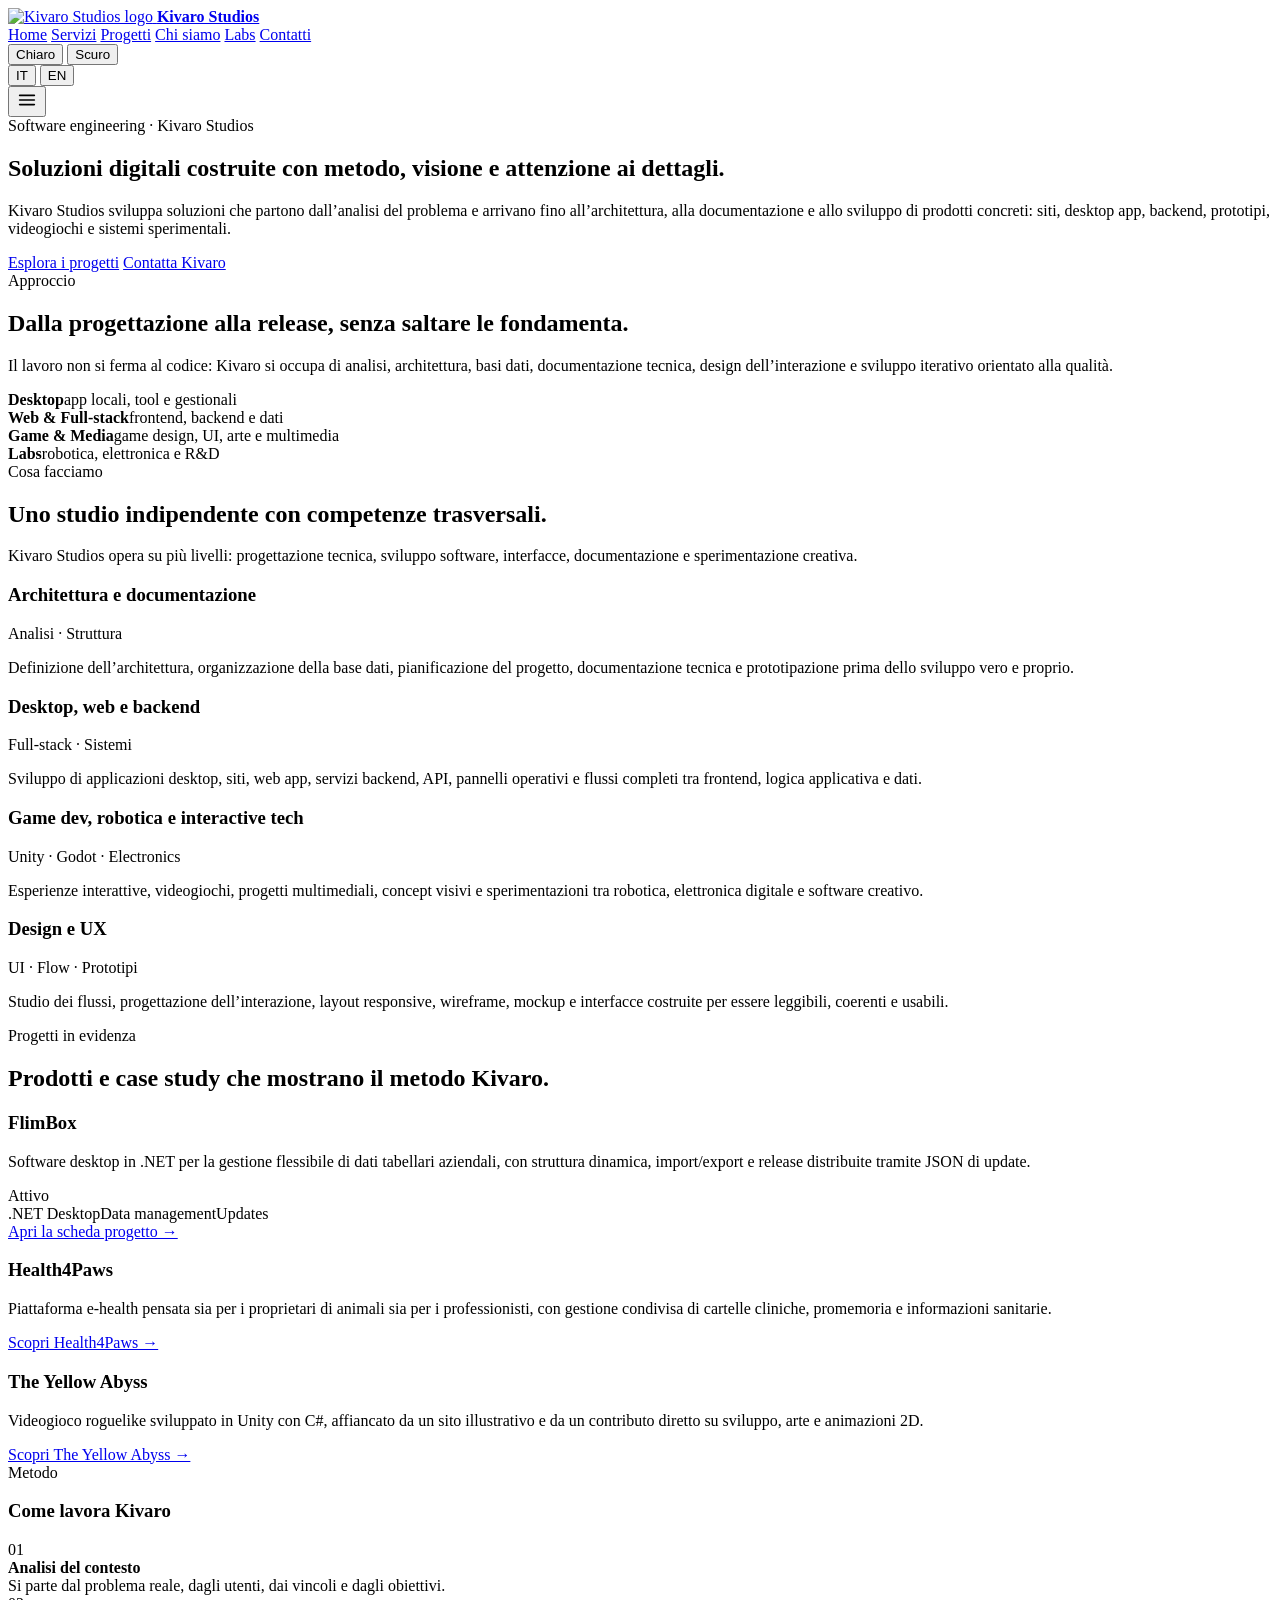
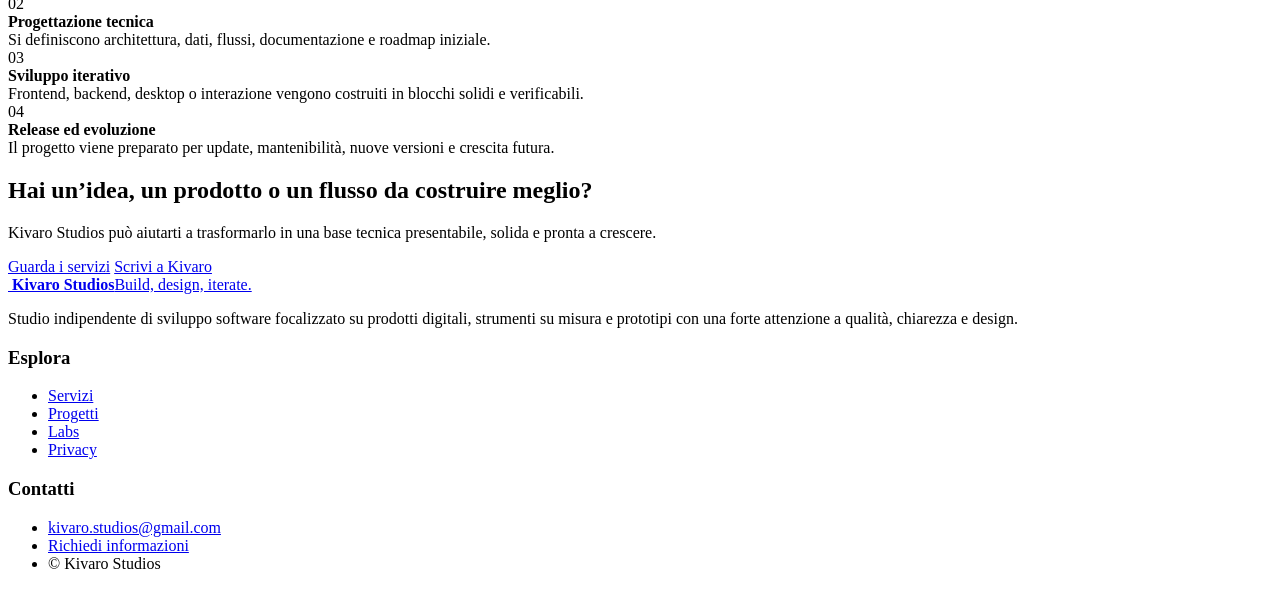
==== index.html @ a56b9248 "Add files via upload" ====
<!DOCTYPE html>
<html lang="it">
<head>
  <meta charset="UTF-8">
  <meta name="viewport" content="width=device-width, initial-scale=1.0">
  <meta name="theme-color" content="#07111f">
  <title>Kivaro Studios</title>
  <meta name="description" content="Kivaro Studios">
  <link rel="icon" type="image/svg+xml" href="assets/icons/favicon.svg">
  <link rel="preconnect" href="https://fonts.googleapis.com">
  <link rel="preconnect" href="https://fonts.gstatic.com" crossorigin>
  <link href="https://fonts.googleapis.com/css2?family=Inter:wght@400;500;600;700;800&display=swap" rel="stylesheet">
  <script>(function(){try{var stored=localStorage.getItem("kivaro-theme");var theme=stored||(window.matchMedia("(prefers-color-scheme: light)").matches?"light":"dark");document.documentElement.dataset.theme=theme;}catch(e){document.documentElement.dataset.theme="dark";}})();</script>
  <link rel="stylesheet" href="assets/css/variables.css">
  <link rel="stylesheet" href="assets/css/base.css">
  <link rel="stylesheet" href="assets/css/components.css">
  <link rel="stylesheet" href="assets/css/pages/home.css">
</head>
<body data-page="home">
  <header class="site-header">
    <div class="container">
      <a class="brand" href="index.html" data-i18n-aria-label="aria.brandHome">
        <span class="brand-mark" aria-hidden="true">
          <img src="assets/img/kivaro-logo.png" alt="Kivaro Studios logo" width="42" height="42" />
        </span>
        <span class="brand-text"><strong>Kivaro Studios</strong></span>
      </a>
      <nav class="nav" data-nav data-i18n-aria-label="aria.mainNavigation">
        <a href="index.html" data-i18n="nav.home">Home</a>
        <a href="services.html" data-i18n="nav.services">Servizi</a>
        <a href="projects.html" data-i18n="nav.projects">Progetti</a>
        <a href="about.html" data-i18n="nav.about">Chi siamo</a>
        <a href="labs.html" data-i18n="nav.labs">Labs</a>
        <a href="contact.html" data-i18n="nav.contact">Contatti</a>
      </nav>
      <div class="header-actions">
        <div class="segmented-control" data-theme-switch data-i18n-aria-label="aria.themeSwitch">
          <button type="button" data-theme-option="light"><span data-i18n="controls.theme.light">Chiaro</span></button>
          <button type="button" data-theme-option="dark"><span data-i18n="controls.theme.dark">Scuro</span></button>
        </div>
        <div class="segmented-control" data-lang-switch data-i18n-aria-label="aria.languageSwitch">
          <button type="button" data-lang-option="it"><span data-i18n="controls.lang.it">IT</span></button>
          <button type="button" data-lang-option="en"><span data-i18n="controls.lang.en">EN</span></button>
        </div>
      </div>
      <button class="nav-toggle" type="button" data-nav-toggle aria-expanded="false" data-i18n-aria-label="aria.openMenu">
        <svg width="22" height="22" viewBox="0 0 24 24" fill="none" xmlns="http://www.w3.org/2000/svg">
          <path d="M4 7H20" stroke="currentColor" stroke-width="1.8" stroke-linecap="round"/>
          <path d="M4 12H20" stroke="currentColor" stroke-width="1.8" stroke-linecap="round"/>
          <path d="M4 17H20" stroke="currentColor" stroke-width="1.8" stroke-linecap="round"/>
        </svg>
      </button>
    </div>
  </header>
  <main>

<section class="hero">
  <div class="container hero-grid">
    <div>
      <span class="eyebrow" data-i18n="home.heroEyebrow">Software engineering · Kivaro Studios</span>
      <h1 class="hero-title" data-i18n="home.heroTitle">Soluzioni digitali costruite con metodo, visione e attenzione ai dettagli.</h1>
      <p class="hero-lead" data-i18n="home.heroLead">Kivaro Studios sviluppa soluzioni che partono dall’analisi del problema e arrivano fino all’architettura, alla documentazione e allo sviluppo di prodotti concreti: siti, desktop app, backend, prototipi, videogiochi e sistemi sperimentali.</p>
      <div class="button-row">
        <a class="btn btn-primary" href="projects.html" data-i18n="home.heroPrimary">Esplora i progetti</a>
        <a class="btn btn-secondary" href="contact.html" data-i18n="home.heroSecondary">Contatta Kivaro</a>
      </div>
    </div>
    <aside class="hero-card">
      <span class="tag" data-i18n="home.approachTag">Approccio</span>
      <h2 data-i18n="home.approachTitle">Dalla progettazione alla release, senza saltare le fondamenta.</h2>
      <p class="muted" data-i18n="home.approachText">Il lavoro non si ferma al codice: Kivaro si occupa di analisi, architettura, basi dati, documentazione tecnica, design dell’interazione e sviluppo iterativo orientato alla qualità.</p>
      <div class="hero-stats">
        <div class="stat"><strong data-i18n="home.stat1Title">Desktop</strong><span class="muted" data-i18n="home.stat1Text">app locali, tool e gestionali</span></div>
        <div class="stat"><strong data-i18n="home.stat2Title">Web & Full-stack</strong><span class="muted" data-i18n="home.stat2Text">frontend, backend e dati</span></div>
        <div class="stat"><strong data-i18n="home.stat3Title">Game & Media</strong><span class="muted" data-i18n="home.stat3Text">game design, UI, arte e multimedia</span></div>
        <div class="stat"><strong data-i18n="home.stat4Title">Labs</strong><span class="muted" data-i18n="home.stat4Text">robotica, elettronica e R&D</span></div>
      </div>
    </aside>
  </div>
</section>

<section class="section-sm">
  <div class="container">
    <span class="eyebrow" data-i18n="home.whatEyebrow">Cosa facciamo</span>
    <h2 class="section-title" data-i18n="home.whatTitle">Uno studio indipendente con competenze trasversali.</h2>
    <p class="section-subtitle" data-i18n="home.whatSubtitle">Kivaro Studios opera su più livelli: progettazione tecnica, sviluppo software, interfacce, documentazione e sperimentazione creativa.</p>
    <div class="grid four-col">
      <article class="card stack"><div class="card-top"><h3 data-i18n="home.webTitle">Architettura e documentazione</h3><span class="card-badge" data-i18n="home.webBadge">Analisi · Struttura</span></div><p data-i18n="home.webText">Definizione dell’architettura, organizzazione della base dati, pianificazione del progetto, documentazione tecnica e prototipazione prima dello sviluppo vero e proprio.</p></article>
      <article class="card stack"><div class="card-top"><h3 data-i18n="home.customTitle">Desktop, web e backend</h3><span class="card-badge" data-i18n="home.customBadge">Full-stack · Sistemi</span></div><p data-i18n="home.customText">Sviluppo di applicazioni desktop, siti, web app, servizi backend, API, pannelli operativi e flussi completi tra frontend, logica applicativa e dati.</p></article>
      <article class="card stack"><div class="card-top"><h3 data-i18n="home.protoTitle">Game dev, robotica e interactive tech</h3><span class="card-badge" data-i18n="home.protoBadge">Unity · Godot · Electronics</span></div><p data-i18n="home.protoText">Esperienze interattive, videogiochi, progetti multimediali, concept visivi e sperimentazioni tra robotica, elettronica digitale e software creativo.</p></article>
      <article class="card stack"><div class="card-top"><h3 data-i18n="home.extraTitle">Design e UX</h3><span class="card-badge" data-i18n="home.extraBadge">UI · Flow · Prototipi</span></div><p data-i18n="home.extraText">Studio dei flussi, progettazione dell’interazione, layout responsive, wireframe, mockup e interfacce costruite per essere leggibili, coerenti e usabili.</p></article>
    </div>
  </div>
</section>

<section class="section">
  <div class="container feature-grid">
    <div class="stack">
      <span class="eyebrow" data-i18n="home.featuredEyebrow">Progetti in evidenza</span>
      <h2 class="section-title" data-i18n="home.featuredTitle">Prodotti e case study che mostrano il metodo Kivaro.</h2>
      <article class="card stack">
        <div class="card-top">
          <div>
            <h3>FlimBox</h3>
            <p data-i18n="home.flimboxText">Software desktop in .NET per la gestione flessibile di dati tabellari aziendali, con struttura dinamica, import/export e release distribuite tramite JSON di update.</p>
          </div>
          <span class="status-pill" data-i18n="home.active">Attivo</span>
        </div>
        <div class="tag-row"><span class="tag">.NET Desktop</span><span class="tag">Data management</span><span class="tag">Updates</span></div>
        <a class="btn btn-text" href="projects/flimbox.html" data-i18n="home.openProject">Apri la scheda progetto →</a>
      </article>
      <div class="grid two-col">
        <article class="card stack"><h3 data-i18n="home.healthTitle">Health4Paws</h3><p data-i18n="home.healthText">Piattaforma e-health pensata sia per i proprietari di animali sia per i professionisti, con gestione condivisa di cartelle cliniche, promemoria e informazioni sanitarie.</p><a class="btn btn-text" href="projects/health4paws.html" data-i18n="home.openHealth">Scopri Health4Paws →</a></article>
        <article class="card stack"><h3 data-i18n="home.gameTitle">The Yellow Abyss</h3><p data-i18n="home.gameText">Videogioco roguelike sviluppato in Unity con C#, affiancato da un sito illustrativo e da un contributo diretto su sviluppo, arte e animazioni 2D.</p><a class="btn btn-text" href="projects/the-yellow-abyss.html" data-i18n="home.openYellow">Scopri The Yellow Abyss →</a></article>
      </div>
    </div>
    <aside class="card stack">
      <span class="tag" data-i18n="home.methodTag">Metodo</span>
      <h3 data-i18n="home.methodTitle">Come lavora Kivaro</h3>
      <div class="stack">
        <div class="process-step"><div class="process-step-number">01</div><div><strong data-i18n="home.step1Title">Analisi del contesto</strong><div class="muted" data-i18n="home.step1Text">Si parte dal problema reale, dagli utenti, dai vincoli e dagli obiettivi.</div></div></div>
        <div class="process-step"><div class="process-step-number">02</div><div><strong data-i18n="home.step2Title">Progettazione tecnica</strong><div class="muted" data-i18n="home.step2Text">Si definiscono architettura, dati, flussi, documentazione e roadmap iniziale.</div></div></div>
        <div class="process-step"><div class="process-step-number">03</div><div><strong data-i18n="home.step3Title">Sviluppo iterativo</strong><div class="muted" data-i18n="home.step3Text">Frontend, backend, desktop o interazione vengono costruiti in blocchi solidi e verificabili.</div></div></div>
        <div class="process-step"><div class="process-step-number">04</div><div><strong data-i18n="home.step4Title">Release ed evoluzione</strong><div class="muted" data-i18n="home.step4Text">Il progetto viene preparato per update, mantenibilità, nuove versioni e crescita futura.</div></div></div>
      </div>
    </aside>
  </div>
</section>

<section class="section-sm">
  <div class="container card stack center">
    <h2 class="section-title full-width" data-i18n="home.ctaTitle">Hai un’idea, un prodotto o un flusso da costruire meglio?</h2>
    <p class="section-subtitle centered-subtitle" data-i18n="home.ctaText">Kivaro Studios può aiutarti a trasformarlo in una base tecnica presentabile, solida e pronta a crescere.</p>
    <div class="button-row center-buttons">
      <a class="btn btn-primary" href="services.html" data-i18n="home.ctaPrimary">Guarda i servizi</a>
      <a class="btn btn-secondary" href="contact.html" data-i18n="home.ctaSecondary">Scrivi a Kivaro</a>
    </div>
  </div>
</section>

  </main>
  <footer class="site-footer">
    <div class="container site-footer-grid">
      <div class="stack">
        <a class="brand" href="index.html">
          <span class="brand-mark" aria-hidden="true">
          <img src="assets/img/kivaro-logo.png" alt=""/>
        </span>
          <span class="brand-text"><strong>Kivaro Studios</strong><span data-i18n="common.buildDesignIterate">Build, design, iterate.</span></span>
        </a>
        <p data-i18n="common.footerDescription">Studio indipendente di sviluppo software focalizzato su prodotti digitali, strumenti su misura e prototipi con una forte attenzione a qualità, chiarezza e design.</p>
      </div>
      <div>
        <h3 data-i18n="common.explore">Esplora</h3>
        <ul class="list-clean stack small">
          <li><a href="services.html" data-i18n="common.services">Servizi</a></li>
          <li><a href="projects.html" data-i18n="common.projects">Progetti</a></li>
          <li><a href="labs.html" data-i18n="common.labs">Labs</a></li>
          <li><a href="privacy.html" data-i18n="common.privacy">Privacy</a></li>
        </ul>
      </div>
      <div>
        <h3 data-i18n="common.contacts">Contatti</h3>
        <ul class="list-clean stack small">
          <li><a href="mailto:kivaro.studios@gmail.com">kivaro.studios@gmail.com</a></li>
          <li><a href="contact.html" data-i18n="common.requestInfo">Richiedi informazioni</a></li>
          <li>© <span data-current-year></span> Kivaro Studios</li>
        </ul>
      </div>
    </div>
  </footer>
  <script src="assets/js/site-data.js"></script>
  <script src="assets/js/main.js" defer></script>
</body>
</html>
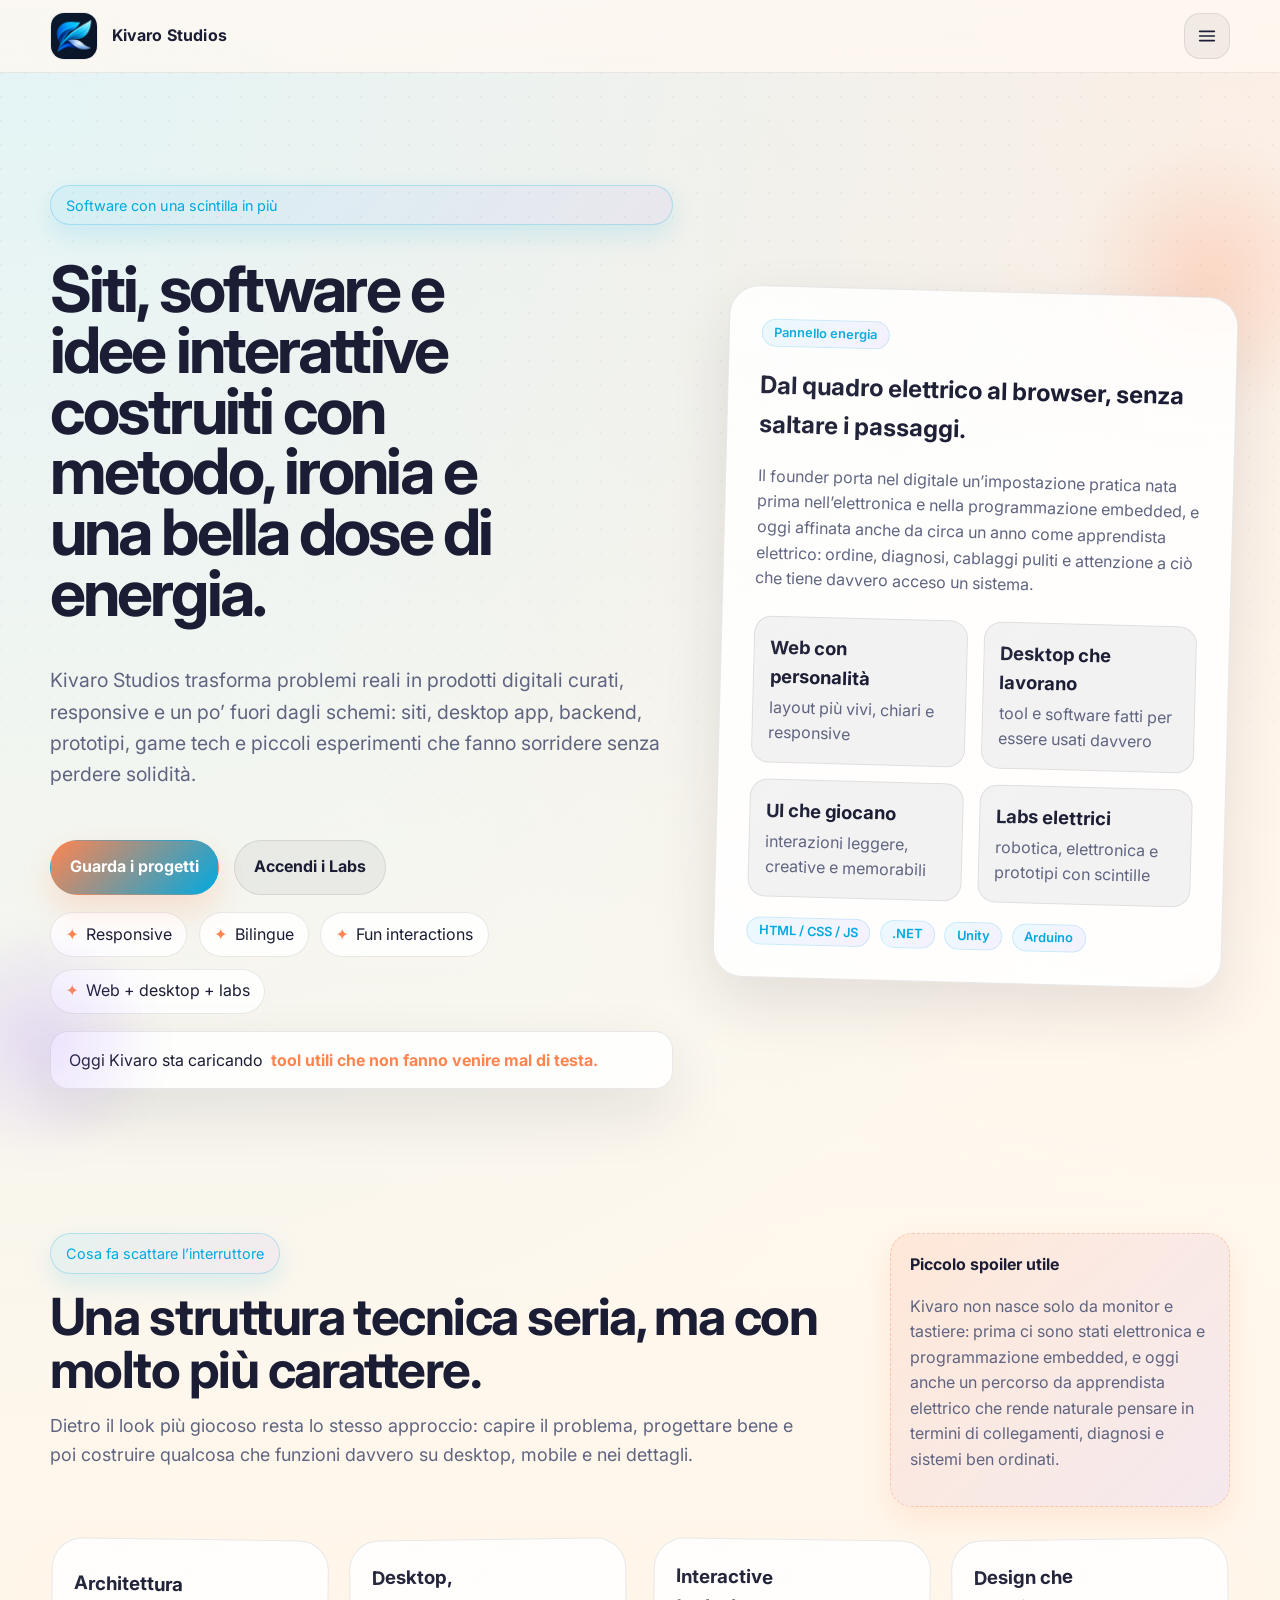
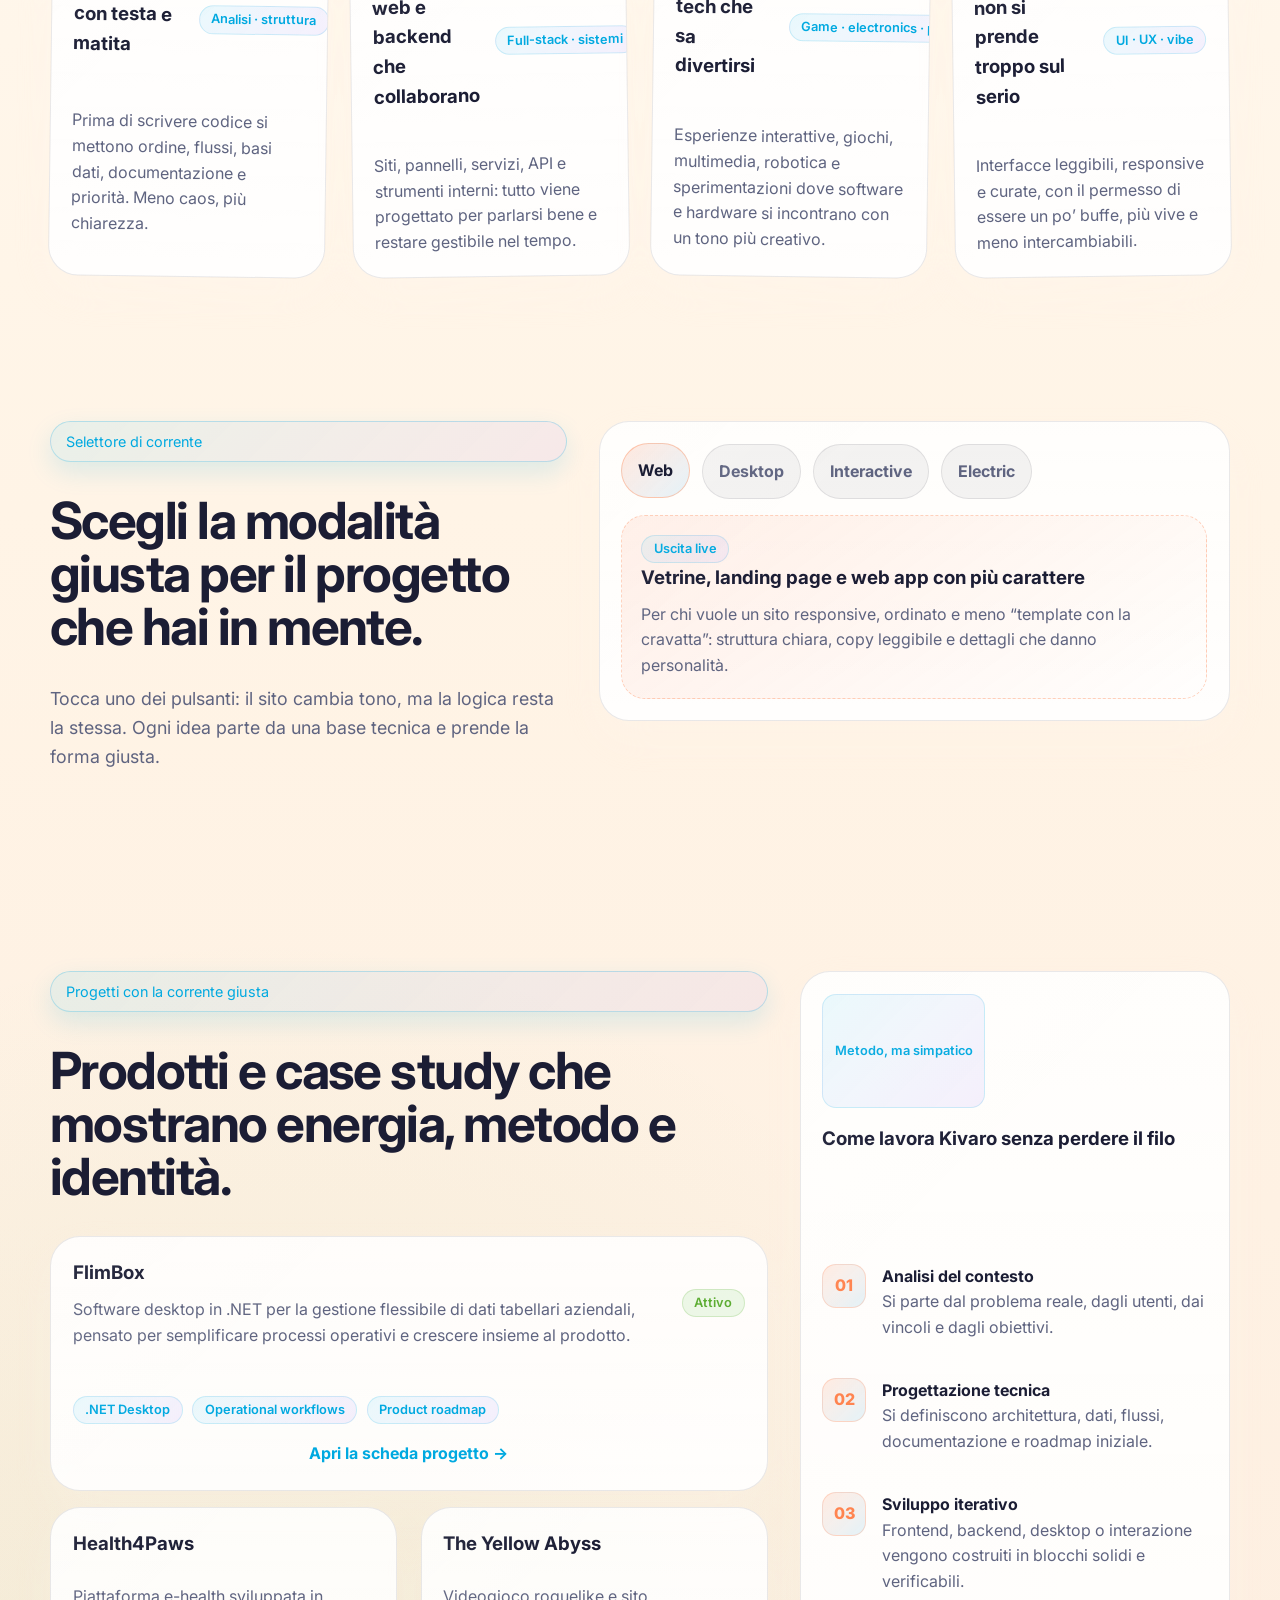
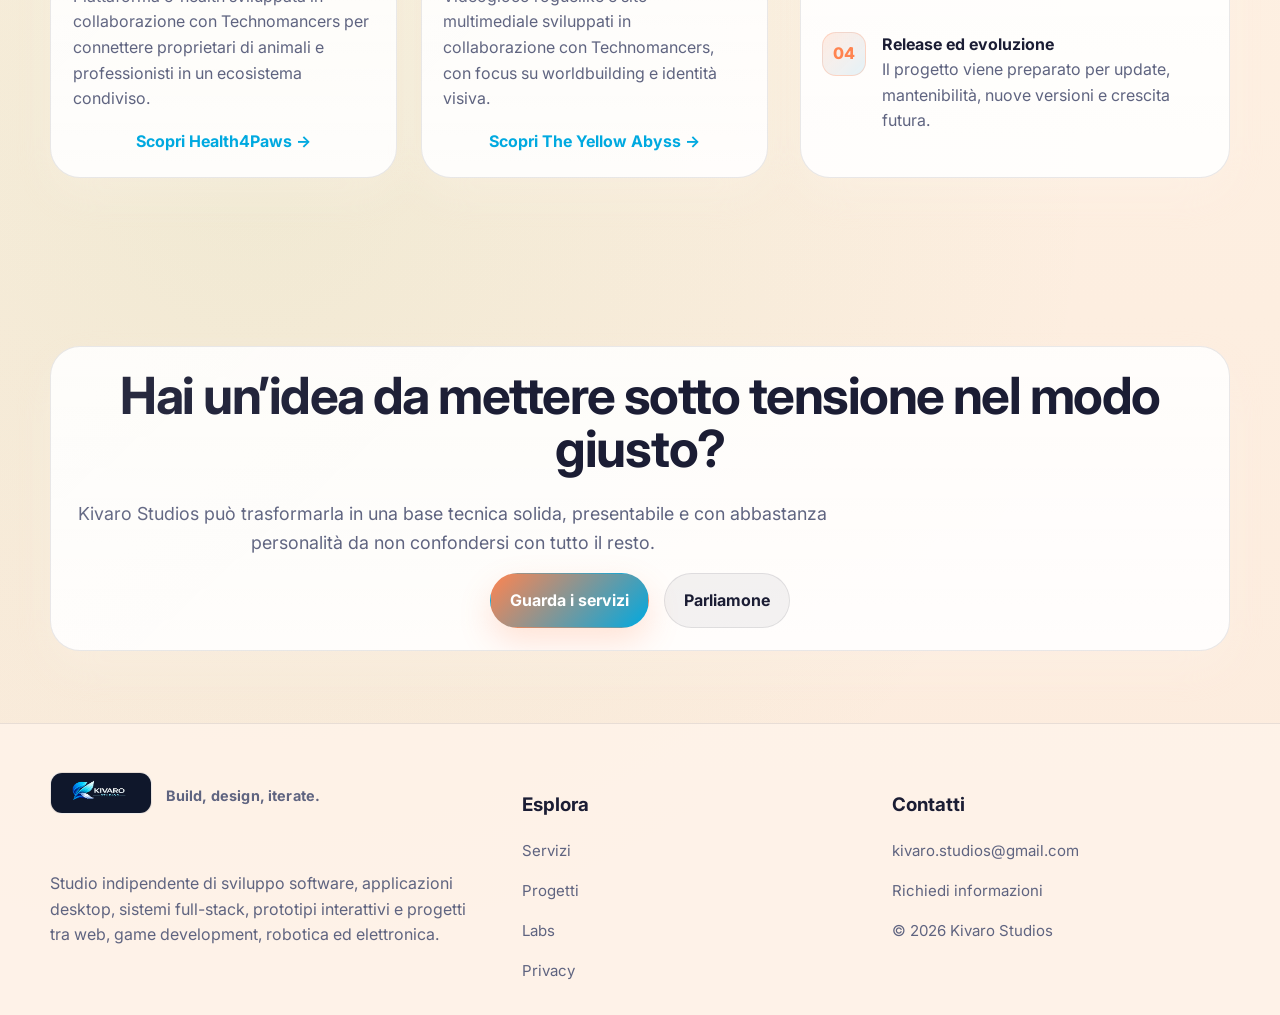
==== commit ad5c9b73: "update site" ====
--- a/index.html
+++ b/index.html
@@ -1,175 +1,203 @@
 <!DOCTYPE html>
+
 <html lang="it">
 <head>
-  <meta charset="UTF-8">
-  <meta name="viewport" content="width=device-width, initial-scale=1.0">
-  <meta name="theme-color" content="#07111f">
-  <title>Kivaro Studios</title>
-  <meta name="description" content="Kivaro Studios">
-  <link rel="icon" type="image/svg+xml" href="assets/icons/favicon.svg">
-  <link rel="preconnect" href="https://fonts.googleapis.com">
-  <link rel="preconnect" href="https://fonts.gstatic.com" crossorigin>
-  <link href="https://fonts.googleapis.com/css2?family=Inter:wght@400;500;600;700;800&display=swap" rel="stylesheet">
-  <script>(function(){try{var stored=localStorage.getItem("kivaro-theme");var theme=stored||(window.matchMedia("(prefers-color-scheme: light)").matches?"light":"dark");document.documentElement.dataset.theme=theme;}catch(e){document.documentElement.dataset.theme="dark";}})();</script>
-  <link rel="stylesheet" href="assets/css/variables.css">
-  <link rel="stylesheet" href="assets/css/base.css">
-  <link rel="stylesheet" href="assets/css/components.css">
-  <link rel="stylesheet" href="assets/css/pages/home.css">
+<meta charset="utf-8"/>
+<meta content="width=device-width, initial-scale=1.0" name="viewport"/>
+<meta content="#07111f" name="theme-color"/>
+<title>Kivaro Studios</title>
+<meta content="Kivaro Studios" name="description"/>
+<link href="assets/icons/favicon.svg" rel="icon" type="image/svg+xml"/>
+<link href="https://fonts.googleapis.com" rel="preconnect"/>
+<link crossorigin="" href="https://fonts.gstatic.com" rel="preconnect"/>
+<link href="https://fonts.googleapis.com/css2?family=Inter:wght@400;500;600;700;800&amp;display=swap" rel="stylesheet"/>
+<script>(function(){try{var stored=localStorage.getItem("kivaro-theme");var theme=stored||(window.matchMedia("(prefers-color-scheme: light)").matches?"light":"dark");document.documentElement.dataset.theme=theme;}catch(e){document.documentElement.dataset.theme="dark";}})();</script>
+<link href="assets/css/variables.css" rel="stylesheet"/>
+<link href="assets/css/base.css" rel="stylesheet"/>
+<link href="assets/css/components.css" rel="stylesheet"/>
+<link href="assets/css/pages/home.css" rel="stylesheet"/>
 </head>
 <body data-page="home">
-  <header class="site-header">
-    <div class="container">
-      <a class="brand" href="index.html" data-i18n-aria-label="aria.brandHome">
-        <span class="brand-mark" aria-hidden="true">
-          <img src="assets/img/kivaro-logo.png" alt="Kivaro Studios logo" width="42" height="42" />
-        </span>
-        <span class="brand-text"><strong>Kivaro Studios</strong></span>
-      </a>
-      <nav class="nav" data-nav data-i18n-aria-label="aria.mainNavigation">
-        <a href="index.html" data-i18n="nav.home">Home</a>
-        <a href="services.html" data-i18n="nav.services">Servizi</a>
-        <a href="projects.html" data-i18n="nav.projects">Progetti</a>
-        <a href="about.html" data-i18n="nav.about">Chi siamo</a>
-        <a href="labs.html" data-i18n="nav.labs">Labs</a>
-        <a href="contact.html" data-i18n="nav.contact">Contatti</a>
-      </nav>
-      <div class="header-actions">
-        <div class="segmented-control" data-theme-switch data-i18n-aria-label="aria.themeSwitch">
-          <button type="button" data-theme-option="light"><span data-i18n="controls.theme.light">Chiaro</span></button>
-          <button type="button" data-theme-option="dark"><span data-i18n="controls.theme.dark">Scuro</span></button>
-        </div>
-        <div class="segmented-control" data-lang-switch data-i18n-aria-label="aria.languageSwitch">
-          <button type="button" data-lang-option="it"><span data-i18n="controls.lang.it">IT</span></button>
-          <button type="button" data-lang-option="en"><span data-i18n="controls.lang.en">EN</span></button>
-        </div>
-      </div>
-      <button class="nav-toggle" type="button" data-nav-toggle aria-expanded="false" data-i18n-aria-label="aria.openMenu">
-        <svg width="22" height="22" viewBox="0 0 24 24" fill="none" xmlns="http://www.w3.org/2000/svg">
-          <path d="M4 7H20" stroke="currentColor" stroke-width="1.8" stroke-linecap="round"/>
-          <path d="M4 12H20" stroke="currentColor" stroke-width="1.8" stroke-linecap="round"/>
-          <path d="M4 17H20" stroke="currentColor" stroke-width="1.8" stroke-linecap="round"/>
-        </svg>
-      </button>
-    </div>
-  </header>
-  <main>
-
-<section class="hero">
-  <div class="container hero-grid">
-    <div>
-      <span class="eyebrow" data-i18n="home.heroEyebrow">Software engineering · Kivaro Studios</span>
-      <h1 class="hero-title" data-i18n="home.heroTitle">Soluzioni digitali costruite con metodo, visione e attenzione ai dettagli.</h1>
-      <p class="hero-lead" data-i18n="home.heroLead">Kivaro Studios sviluppa soluzioni che partono dall’analisi del problema e arrivano fino all’architettura, alla documentazione e allo sviluppo di prodotti concreti: siti, desktop app, backend, prototipi, videogiochi e sistemi sperimentali.</p>
-      <div class="button-row">
-        <a class="btn btn-primary" href="projects.html" data-i18n="home.heroPrimary">Esplora i progetti</a>
-        <a class="btn btn-secondary" href="contact.html" data-i18n="home.heroSecondary">Contatta Kivaro</a>
-      </div>
-    </div>
-    <aside class="hero-card">
-      <span class="tag" data-i18n="home.approachTag">Approccio</span>
-      <h2 data-i18n="home.approachTitle">Dalla progettazione alla release, senza saltare le fondamenta.</h2>
-      <p class="muted" data-i18n="home.approachText">Il lavoro non si ferma al codice: Kivaro si occupa di analisi, architettura, basi dati, documentazione tecnica, design dell’interazione e sviluppo iterativo orientato alla qualità.</p>
-      <div class="hero-stats">
-        <div class="stat"><strong data-i18n="home.stat1Title">Desktop</strong><span class="muted" data-i18n="home.stat1Text">app locali, tool e gestionali</span></div>
-        <div class="stat"><strong data-i18n="home.stat2Title">Web & Full-stack</strong><span class="muted" data-i18n="home.stat2Text">frontend, backend e dati</span></div>
-        <div class="stat"><strong data-i18n="home.stat3Title">Game & Media</strong><span class="muted" data-i18n="home.stat3Text">game design, UI, arte e multimedia</span></div>
-        <div class="stat"><strong data-i18n="home.stat4Title">Labs</strong><span class="muted" data-i18n="home.stat4Text">robotica, elettronica e R&D</span></div>
-      </div>
-    </aside>
-  </div>
-</section>
-
+<header class="site-header">
+<div class="container">
+<a class="brand" data-i18n-aria-label="aria.brandHome" href="index.html">
+<span aria-hidden="true" class="brand-mark">
+<img alt="" src="assets/img/kivaro-logo.png"/>
+</span>
+<span class="brand-text"><strong>Kivaro Studios</strong></span>
+</a>
+<nav class="nav" data-i18n-aria-label="aria.mainNavigation" data-nav="">
+<a data-i18n="nav.home" href="index.html">Home</a>
+<a data-i18n="nav.services" href="services.html">Servizi</a>
+<a data-i18n="nav.projects" href="projects.html">Progetti</a>
+<a data-i18n="nav.about" href="about.html">Chi siamo</a>
+<a data-i18n="nav.labs" href="labs.html">Labs</a>
+<a data-i18n="nav.contact" href="contact.html">Contatti</a>
+</nav>
+<div class="header-actions">
+<div class="segmented-control" data-i18n-aria-label="aria.themeSwitch" data-theme-switch="">
+<button data-theme-option="light" type="button"><span data-i18n="controls.theme.light">Chiaro</span></button>
+<button data-theme-option="dark" type="button"><span data-i18n="controls.theme.dark">Scuro</span></button>
+</div>
+<div class="segmented-control" data-i18n-aria-label="aria.languageSwitch" data-lang-switch="">
+<button data-lang-option="it" type="button"><span data-i18n="controls.lang.it">IT</span></button>
+<button data-lang-option="en" type="button"><span data-i18n="controls.lang.en">EN</span></button>
+</div>
+</div>
+<button aria-expanded="false" class="nav-toggle" data-i18n-aria-label="aria.openMenu" data-nav-toggle="" type="button">
+<svg fill="none" height="22" viewbox="0 0 24 24" width="22" xmlns="http://www.w3.org/2000/svg">
+<path d="M4 7H20" stroke="currentColor" stroke-linecap="round" stroke-width="1.8"></path>
+<path d="M4 12H20" stroke="currentColor" stroke-linecap="round" stroke-width="1.8"></path>
+<path d="M4 17H20" stroke="currentColor" stroke-linecap="round" stroke-width="1.8"></path>
+</svg>
+</button>
+</div>
+</header>
+<main>
+<section class="hero playful-hero">
+<div class="container hero-grid">
+<div class="hero-copy">
+<span class="eyebrow" data-i18n="home.heroEyebrow">Software con una scintilla in più</span>
+<h1 class="hero-title" data-i18n="home.heroTitle">Siti, software e idee interattive costruiti con metodo, ironia e una bella dose di energia.</h1>
+<p class="hero-lead" data-i18n="home.heroLead">Kivaro Studios trasforma problemi reali in prodotti digitali curati, responsive e un po’ fuori dagli schemi: siti, desktop app, backend, prototipi, game tech e piccoli esperimenti che fanno sorridere senza perdere solidità.</p>
+<div class="button-row">
+<a class="btn btn-primary" data-i18n="home.heroPrimary" href="projects.html">Guarda i progetti</a>
+<a class="btn btn-secondary" data-i18n="home.heroSecondary" href="labs.html">Accendi i Labs</a>
+</div>
+<div aria-hidden="true" class="idea-cloud">
+<span class="idea-chip" data-i18n="home.chip1">Responsive</span>
+<span class="idea-chip" data-i18n="home.chip2">Bilingue</span>
+<span class="idea-chip" data-i18n="home.chip3">Fun interactions</span>
+<span class="idea-chip" data-i18n="home.chip4">Web + desktop + labs</span>
+</div>
+<div aria-live="polite" class="motto-bar">
+<span data-i18n="home.rotatorPrefix">Oggi Kivaro sta caricando</span>
+<strong data-motto-rotator="" data-mottos="home.rotator1,home.rotator2,home.rotator3,home.rotator4"></strong>
+</div>
+</div>
+<aside class="hero-card power-panel">
+<span class="tag" data-i18n="home.approachTag">Pannello energia</span>
+<h2 data-i18n="home.approachTitle">Dal quadro elettrico al browser, senza saltare i passaggi.</h2>
+<p class="muted" data-i18n="home.approachText">Il founder porta nel digitale un’impostazione pratica nata prima nell’elettronica e nella programmazione embedded, e oggi affinata anche da circa un anno come apprendista elettrico: ordine, diagnosi, cablaggi puliti e attenzione a ciò che tiene davvero acceso un sistema.</p>
+<div class="hero-stats">
+<div class="stat"><strong data-i18n="home.stat1Title">Web con personalità</strong><span class="muted" data-i18n="home.stat1Text">layout più vivi, chiari e responsive</span></div>
+<div class="stat"><strong data-i18n="home.stat2Title">Desktop che lavorano</strong><span class="muted" data-i18n="home.stat2Text">tool e software fatti per essere usati davvero</span></div>
+<div class="stat"><strong data-i18n="home.stat3Title">UI che giocano</strong><span class="muted" data-i18n="home.stat3Text">interazioni leggere, creative e memorabili</span></div>
+<div class="stat"><strong data-i18n="home.stat4Title">Labs elettrici</strong><span class="muted" data-i18n="home.stat4Text">robotica, elettronica e prototipi con scintille</span></div>
+</div>
+<div class="tag-row"><span class="tag">HTML / CSS / JS</span><span class="tag">.NET</span><span class="tag">Unity</span><span class="tag">Arduino</span></div>
+</aside>
+</div>
+</section>
 <section class="section-sm">
-  <div class="container">
-    <span class="eyebrow" data-i18n="home.whatEyebrow">Cosa facciamo</span>
-    <h2 class="section-title" data-i18n="home.whatTitle">Uno studio indipendente con competenze trasversali.</h2>
-    <p class="section-subtitle" data-i18n="home.whatSubtitle">Kivaro Studios opera su più livelli: progettazione tecnica, sviluppo software, interfacce, documentazione e sperimentazione creativa.</p>
-    <div class="grid four-col">
-      <article class="card stack"><div class="card-top"><h3 data-i18n="home.webTitle">Architettura e documentazione</h3><span class="card-badge" data-i18n="home.webBadge">Analisi · Struttura</span></div><p data-i18n="home.webText">Definizione dell’architettura, organizzazione della base dati, pianificazione del progetto, documentazione tecnica e prototipazione prima dello sviluppo vero e proprio.</p></article>
-      <article class="card stack"><div class="card-top"><h3 data-i18n="home.customTitle">Desktop, web e backend</h3><span class="card-badge" data-i18n="home.customBadge">Full-stack · Sistemi</span></div><p data-i18n="home.customText">Sviluppo di applicazioni desktop, siti, web app, servizi backend, API, pannelli operativi e flussi completi tra frontend, logica applicativa e dati.</p></article>
-      <article class="card stack"><div class="card-top"><h3 data-i18n="home.protoTitle">Game dev, robotica e interactive tech</h3><span class="card-badge" data-i18n="home.protoBadge">Unity · Godot · Electronics</span></div><p data-i18n="home.protoText">Esperienze interattive, videogiochi, progetti multimediali, concept visivi e sperimentazioni tra robotica, elettronica digitale e software creativo.</p></article>
-      <article class="card stack"><div class="card-top"><h3 data-i18n="home.extraTitle">Design e UX</h3><span class="card-badge" data-i18n="home.extraBadge">UI · Flow · Prototipi</span></div><p data-i18n="home.extraText">Studio dei flussi, progettazione dell’interazione, layout responsive, wireframe, mockup e interfacce costruite per essere leggibili, coerenti e usabili.</p></article>
-    </div>
-  </div>
-</section>
-
+<div class="container">
+<div class="section-heading-split">
+<div>
+<span class="eyebrow" data-i18n="home.whatEyebrow">Cosa fa scattare l’interruttore</span>
+<h2 class="section-title" data-i18n="home.whatTitle">Una struttura tecnica seria, ma con molto più carattere.</h2>
+<p class="section-subtitle" data-i18n="home.whatSubtitle">Dietro il look più giocoso resta lo stesso approccio: capire il problema, progettare bene e poi costruire qualcosa che funzioni davvero su desktop, mobile e nei dettagli.</p>
+</div>
+<aside class="accent-callout">
+<strong data-i18n="home.calloutTitle">Piccolo spoiler utile</strong>
+<p class="muted" data-i18n="home.calloutText">Kivaro non nasce solo da monitor e tastiere: prima ci sono stati elettronica e programmazione embedded, e oggi anche un percorso da apprendista elettrico che rende naturale pensare in termini di collegamenti, diagnosi e sistemi ben ordinati.</p>
+</aside>
+</div>
+<div class="grid four-col playful-cards">
+<article class="card stack"><div class="card-top"><h3 data-i18n="home.webTitle">Architettura con testa e matita</h3><span class="card-badge" data-i18n="home.webBadge">Analisi · struttura</span></div><p data-i18n="home.webText">Prima di scrivere codice si mettono ordine, flussi, basi dati, documentazione e priorità. Meno caos, più chiarezza.</p></article>
+<article class="card stack"><div class="card-top"><h3 data-i18n="home.customTitle">Desktop, web e backend che collaborano</h3><span class="card-badge" data-i18n="home.customBadge">Full-stack · sistemi</span></div><p data-i18n="home.customText">Siti, pannelli, servizi, API e strumenti interni: tutto viene progettato per parlarsi bene e restare gestibile nel tempo.</p></article>
+<article class="card stack"><div class="card-top"><h3 data-i18n="home.protoTitle">Interactive tech che sa divertirsi</h3><span class="card-badge" data-i18n="home.protoBadge">Game · electronics · prototipi</span></div><p data-i18n="home.protoText">Esperienze interattive, giochi, multimedia, robotica e sperimentazioni dove software e hardware si incontrano con un tono più creativo.</p></article>
+<article class="card stack"><div class="card-top"><h3 data-i18n="home.extraTitle">Design che non si prende troppo sul serio</h3><span class="card-badge" data-i18n="home.extraBadge">UI · UX · vibe</span></div><p data-i18n="home.extraText">Interfacce leggibili, responsive e curate, con il permesso di essere un po’ buffe, più vive e meno intercambiabili.</p></article>
+</div>
+</div>
+</section>
+<section class="section-sm">
+<div class="container switchboard-shell">
+<div class="stack">
+<span class="eyebrow" data-i18n="home.switchEyebrow">Selettore di corrente</span>
+<h2 class="section-title" data-i18n="home.switchTitle">Scegli la modalità giusta per il progetto che hai in mente.</h2>
+<p class="section-subtitle" data-i18n="home.switchText">Tocca uno dei pulsanti: il sito cambia tono, ma la logica resta la stessa. Ogni idea parte da una base tecnica e prende la forma giusta.</p>
+</div>
+<article class="card switchboard-card" data-switchboard="">
+<div class="switchboard-buttons">
+<button class="active" data-i18n="home.switchWeb" data-switch-option="web" data-switch-text-key="home.switchOutputWebText" data-switch-title-key="home.switchOutputWebTitle" type="button">Web</button>
+<button data-i18n="home.switchDesktop" data-switch-option="desktop" data-switch-text-key="home.switchOutputDesktopText" data-switch-title-key="home.switchOutputDesktopTitle" type="button">Desktop</button>
+<button data-i18n="home.switchPlay" data-switch-option="play" data-switch-text-key="home.switchOutputPlayText" data-switch-title-key="home.switchOutputPlayTitle" type="button">Interactive</button>
+<button data-i18n="home.switchElectric" data-switch-option="electric" data-switch-text-key="home.switchOutputElectricText" data-switch-title-key="home.switchOutputElectricTitle" type="button">Electric</button>
+</div>
+<div class="switchboard-output">
+<span class="tag" data-i18n="home.switchLiveTag">Uscita live</span>
+<h3 data-switch-title=""></h3>
+<p data-switch-text=""></p>
+</div>
+</article>
+</div>
+</section>
 <section class="section">
-  <div class="container feature-grid">
-    <div class="stack">
-      <span class="eyebrow" data-i18n="home.featuredEyebrow">Progetti in evidenza</span>
-      <h2 class="section-title" data-i18n="home.featuredTitle">Prodotti e case study che mostrano il metodo Kivaro.</h2>
-      <article class="card stack">
-        <div class="card-top">
-          <div>
-            <h3>FlimBox</h3>
-            <p data-i18n="home.flimboxText">Software desktop in .NET per la gestione flessibile di dati tabellari aziendali, con struttura dinamica, import/export e release distribuite tramite JSON di update.</p>
-          </div>
-          <span class="status-pill" data-i18n="home.active">Attivo</span>
-        </div>
-        <div class="tag-row"><span class="tag">.NET Desktop</span><span class="tag">Data management</span><span class="tag">Updates</span></div>
-        <a class="btn btn-text" href="projects/flimbox.html" data-i18n="home.openProject">Apri la scheda progetto →</a>
-      </article>
-      <div class="grid two-col">
-        <article class="card stack"><h3 data-i18n="home.healthTitle">Health4Paws</h3><p data-i18n="home.healthText">Piattaforma e-health pensata sia per i proprietari di animali sia per i professionisti, con gestione condivisa di cartelle cliniche, promemoria e informazioni sanitarie.</p><a class="btn btn-text" href="projects/health4paws.html" data-i18n="home.openHealth">Scopri Health4Paws →</a></article>
-        <article class="card stack"><h3 data-i18n="home.gameTitle">The Yellow Abyss</h3><p data-i18n="home.gameText">Videogioco roguelike sviluppato in Unity con C#, affiancato da un sito illustrativo e da un contributo diretto su sviluppo, arte e animazioni 2D.</p><a class="btn btn-text" href="projects/the-yellow-abyss.html" data-i18n="home.openYellow">Scopri The Yellow Abyss →</a></article>
-      </div>
-    </div>
-    <aside class="card stack">
-      <span class="tag" data-i18n="home.methodTag">Metodo</span>
-      <h3 data-i18n="home.methodTitle">Come lavora Kivaro</h3>
-      <div class="stack">
-        <div class="process-step"><div class="process-step-number">01</div><div><strong data-i18n="home.step1Title">Analisi del contesto</strong><div class="muted" data-i18n="home.step1Text">Si parte dal problema reale, dagli utenti, dai vincoli e dagli obiettivi.</div></div></div>
-        <div class="process-step"><div class="process-step-number">02</div><div><strong data-i18n="home.step2Title">Progettazione tecnica</strong><div class="muted" data-i18n="home.step2Text">Si definiscono architettura, dati, flussi, documentazione e roadmap iniziale.</div></div></div>
-        <div class="process-step"><div class="process-step-number">03</div><div><strong data-i18n="home.step3Title">Sviluppo iterativo</strong><div class="muted" data-i18n="home.step3Text">Frontend, backend, desktop o interazione vengono costruiti in blocchi solidi e verificabili.</div></div></div>
-        <div class="process-step"><div class="process-step-number">04</div><div><strong data-i18n="home.step4Title">Release ed evoluzione</strong><div class="muted" data-i18n="home.step4Text">Il progetto viene preparato per update, mantenibilità, nuove versioni e crescita futura.</div></div></div>
-      </div>
-    </aside>
-  </div>
-</section>
-
-<section class="section-sm">
-  <div class="container card stack center">
-    <h2 class="section-title full-width" data-i18n="home.ctaTitle">Hai un’idea, un prodotto o un flusso da costruire meglio?</h2>
-    <p class="section-subtitle centered-subtitle" data-i18n="home.ctaText">Kivaro Studios può aiutarti a trasformarlo in una base tecnica presentabile, solida e pronta a crescere.</p>
-    <div class="button-row center-buttons">
-      <a class="btn btn-primary" href="services.html" data-i18n="home.ctaPrimary">Guarda i servizi</a>
-      <a class="btn btn-secondary" href="contact.html" data-i18n="home.ctaSecondary">Scrivi a Kivaro</a>
-    </div>
-  </div>
-</section>
-
-  </main>
-  <footer class="site-footer">
-    <div class="container site-footer-grid">
-      <div class="stack">
-        <a class="brand" href="index.html">
-          <span class="brand-mark" aria-hidden="true">
-          <img src="assets/img/kivaro-logo.png" alt=""/>
-        </span>
-          <span class="brand-text"><strong>Kivaro Studios</strong><span data-i18n="common.buildDesignIterate">Build, design, iterate.</span></span>
+<div class="container feature-grid">
+<div class="stack">
+<span class="eyebrow" data-i18n="home.featuredEyebrow">Progetti con la corrente giusta</span>
+<h2 class="section-title" data-i18n="home.featuredTitle">Prodotti e case study che mostrano energia, metodo e identità.</h2>
+<article class="card stack">
+<div class="card-top">
+<div>
+<h3>FlimBox</h3>
+<p data-i18n="home.flimboxText">Software desktop in .NET per la gestione flessibile di dati tabellari aziendali, pensato per semplificare processi operativi e crescere insieme al prodotto.</p>
+</div>
+<span class="status-pill" data-i18n="home.active">Attivo</span>
+</div>
+<div class="tag-row"><span class="tag">.NET Desktop</span><span class="tag">Operational workflows</span><span class="tag">Product roadmap</span></div>
+<a class="btn btn-text" data-i18n="home.openProject" href="projects/flimbox.html">Apri la scheda progetto →</a>
+</article>
+<div class="grid two-col">
+<article class="card stack"><h3 data-i18n="home.healthTitle">Health4Paws</h3><p data-i18n="home.healthText">Piattaforma e-health sviluppata in collaborazione con Technomancers per connettere proprietari di animali e professionisti in un ecosistema condiviso.</p><a class="btn btn-text" data-i18n="home.openHealth" href="projects/health4paws.html">Scopri Health4Paws →</a></article>
+<article class="card stack"><h3 data-i18n="home.gameTitle">The Yellow Abyss</h3><p data-i18n="home.gameText">Videogioco roguelike e sito multimediale sviluppati in collaborazione con Technomancers, con focus su worldbuilding e identità visiva.</p><a class="btn btn-text" data-i18n="home.openYellow" href="projects/the-yellow-abyss.html">Scopri The Yellow Abyss →</a></article>
+</div>
+</div>
+<aside class="card stack">
+<span class="tag" data-i18n="home.methodTag">Metodo, ma simpatico</span>
+<h3 data-i18n="home.methodTitle">Come lavora Kivaro senza perdere il filo</h3>
+<div class="stack">
+<div class="process-step"><div class="process-step-number">01</div><div><strong data-i18n="home.step1Title">Analisi del contesto</strong><div class="muted" data-i18n="home.step1Text">Si parte dal problema reale, dagli utenti, dai vincoli e dagli obiettivi.</div></div></div>
+<div class="process-step"><div class="process-step-number">02</div><div><strong data-i18n="home.step2Title">Progettazione tecnica</strong><div class="muted" data-i18n="home.step2Text">Si definiscono architettura, dati, flussi, documentazione e roadmap iniziale.</div></div></div>
+<div class="process-step"><div class="process-step-number">03</div><div><strong data-i18n="home.step3Title">Sviluppo iterativo</strong><div class="muted" data-i18n="home.step3Text">Frontend, backend, desktop o interazione vengono costruiti in blocchi solidi e verificabili.</div></div></div>
+<div class="process-step"><div class="process-step-number">04</div><div><strong data-i18n="home.step4Title">Release ed evoluzione</strong><div class="muted" data-i18n="home.step4Text">Il progetto viene preparato per update, mantenibilità, nuove versioni e crescita futura.</div></div></div>
+</div>
+</aside>
+</div>
+</section>
+<section class="section-sm"><div class="container card stack center"><h2 class="section-title full-width" data-i18n="home.ctaTitle">Hai un’idea da mettere sotto tensione nel modo giusto?</h2><p class="section-subtitle centered-subtitle" data-i18n="home.ctaText">Kivaro Studios può trasformarla in una base tecnica solida, presentabile e con abbastanza personalità da non confondersi con tutto il resto.</p><div class="button-row center-buttons"><a class="btn btn-primary" data-i18n="home.ctaPrimary" href="services.html">Guarda i servizi</a><a class="btn btn-secondary" data-i18n="home.ctaSecondary" href="contact.html">Parliamone</a></div></div></section>
+</main>
+<footer class="site-footer">
+<div class="container site-footer-grid">
+<div class="stack">
+<a class="brand footer-brand" href="index.html">
+          <span class="brand-mark brand-mark--footer" aria-hidden="true">
+            <img src="assets/img/kivaro-footer-logo.png" alt=""/>
+          </span>
+          <span class="brand-text footer-brand-text"><span data-i18n="common.buildDesignIterate">Build, design, iterate.</span></span>
         </a>
-        <p data-i18n="common.footerDescription">Studio indipendente di sviluppo software focalizzato su prodotti digitali, strumenti su misura e prototipi con una forte attenzione a qualità, chiarezza e design.</p>
-      </div>
-      <div>
-        <h3 data-i18n="common.explore">Esplora</h3>
-        <ul class="list-clean stack small">
-          <li><a href="services.html" data-i18n="common.services">Servizi</a></li>
-          <li><a href="projects.html" data-i18n="common.projects">Progetti</a></li>
-          <li><a href="labs.html" data-i18n="common.labs">Labs</a></li>
-          <li><a href="privacy.html" data-i18n="common.privacy">Privacy</a></li>
-        </ul>
-      </div>
-      <div>
-        <h3 data-i18n="common.contacts">Contatti</h3>
-        <ul class="list-clean stack small">
-          <li><a href="mailto:kivaro.studios@gmail.com">kivaro.studios@gmail.com</a></li>
-          <li><a href="contact.html" data-i18n="common.requestInfo">Richiedi informazioni</a></li>
-          <li>© <span data-current-year></span> Kivaro Studios</li>
-        </ul>
-      </div>
-    </div>
-  </footer>
-  <script src="assets/js/site-data.js"></script>
-  <script src="assets/js/main.js" defer></script>
+<p data-i18n="common.footerDescription">Studio indipendente di sviluppo software focalizzato su prodotti digitali, strumenti su misura e prototipi con una forte attenzione a qualità, chiarezza e design.</p>
+</div>
+<div>
+<h3 data-i18n="common.explore">Esplora</h3>
+<ul class="list-clean stack small">
+<li><a data-i18n="common.services" href="services.html">Servizi</a></li>
+<li><a data-i18n="common.projects" href="projects.html">Progetti</a></li>
+<li><a data-i18n="common.labs" href="labs.html">Labs</a></li>
+<li><a data-i18n="common.privacy" href="privacy.html">Privacy</a></li>
+</ul>
+</div>
+<div>
+<h3 data-i18n="common.contacts">Contatti</h3>
+<ul class="list-clean stack small">
+<li><a href="mailto:kivaro.studios@gmail.com">kivaro.studios@gmail.com</a></li>
+<li><a data-i18n="common.requestInfo" href="contact.html">Richiedi informazioni</a></li>
+<li>© <span data-current-year=""></span> Kivaro Studios</li>
+</ul>
+</div>
+</div>
+</footer>
+<script src="assets/js/site-data.js"></script>
+<script defer="" src="assets/js/main.js"></script>
 </body>
 </html>
--- a/assets/css/variables.css
+++ b/assets/css/variables.css
@@ -0,0 +1,78 @@
+:root {
+  color-scheme: dark;
+  --bg: #0f1021;
+  --bg-soft: #171830;
+  --surface: rgba(26, 21, 52, 0.84);
+  --surface-strong: #211a41;
+  --surface-soft: rgba(255, 255, 255, 0.05);
+  --surface-accent: rgba(124, 242, 255, 0.11);
+  --surface-success: rgba(167, 255, 131, 0.12);
+  --text: #f7f7ff;
+  --text-muted: #c0c3df;
+  --primary: #7cf2ff;
+  --primary-strong: #49d5ff;
+  --accent: #b8ff7b;
+  --secondary: #ff9b6a;
+  --tertiary: #c794ff;
+  --border: rgba(255, 255, 255, 0.11);
+  --border-strong: rgba(255, 255, 255, 0.18);
+  --header-bg: rgba(14, 15, 31, 0.76);
+  --footer-bg: rgba(11, 12, 27, 0.62);
+  --mobile-nav-bg: rgba(19, 18, 39, 0.96);
+  --input-bg: rgba(255, 255, 255, 0.04);
+  --code-bg: rgba(255, 255, 255, 0.08);
+  --shadow: 0 24px 80px rgba(0, 0, 0, 0.32);
+  --glow-primary: rgba(124, 242, 255, 0.14);
+  --glow-accent: rgba(167, 255, 131, 0.08);
+  --glow-secondary: rgba(255, 155, 106, 0.11);
+  --bg-start: #100f22;
+  --bg-mid: #12142a;
+  --bg-end: #0a0b16;
+  --radius-xl: 30px;
+  --radius-lg: 24px;
+  --radius-md: 18px;
+  --radius-sm: 14px;
+  --container: 1180px;
+  --space-1: 0.5rem;
+  --space-2: 0.75rem;
+  --space-3: 1rem;
+  --space-4: 1.5rem;
+  --space-5: 2rem;
+  --space-6: 3rem;
+  --space-7: 4.5rem;
+  --space-8: 6rem;
+  --header-height: 76px;
+  --font-sans: Inter, ui-sans-serif, system-ui, -apple-system, BlinkMacSystemFont, "Segoe UI", sans-serif;
+}
+
+html[data-theme="light"] {
+  color-scheme: light;
+  --bg: #fff7f0;
+  --bg-soft: #ffeeda;
+  --surface: rgba(255, 255, 255, 0.88);
+  --surface-strong: #ffffff;
+  --surface-soft: rgba(16, 18, 36, 0.05);
+  --surface-accent: rgba(73, 213, 255, 0.12);
+  --surface-success: rgba(102, 197, 74, 0.12);
+  --text: #1b1d34;
+  --text-muted: #5f6480;
+  --primary: #00a9e0;
+  --primary-strong: #0096ff;
+  --accent: #5dad33;
+  --secondary: #ff8450;
+  --tertiary: #9b6cff;
+  --border: rgba(16, 18, 36, 0.09);
+  --border-strong: rgba(16, 18, 36, 0.16);
+  --header-bg: rgba(255, 248, 241, 0.85);
+  --footer-bg: rgba(255, 245, 235, 0.82);
+  --mobile-nav-bg: rgba(255, 255, 255, 0.98);
+  --input-bg: rgba(16, 18, 36, 0.04);
+  --code-bg: rgba(16, 18, 36, 0.07);
+  --shadow: 0 24px 60px rgba(37, 36, 55, 0.11);
+  --glow-primary: rgba(0, 169, 224, 0.11);
+  --glow-accent: rgba(93, 173, 51, 0.08);
+  --glow-secondary: rgba(255, 132, 80, 0.11);
+  --bg-start: #fffdf8;
+  --bg-mid: #fff4e6;
+  --bg-end: #fcebdd;
+}
--- a/assets/css/base.css
+++ b/assets/css/base.css
@@ -0,0 +1,194 @@
+* { box-sizing: border-box; }
+html { scroll-behavior: smooth; }
+body {
+  margin: 0;
+  font-family: var(--font-sans);
+  color: var(--text);
+  background:
+    radial-gradient(circle at top left, var(--glow-primary), transparent 34%),
+    radial-gradient(circle at top right, var(--glow-secondary), transparent 28%),
+    radial-gradient(circle at 20% 80%, var(--glow-accent), transparent 24%),
+    linear-gradient(180deg, var(--bg-start) 0%, var(--bg-mid) 50%, var(--bg-end) 100%);
+  min-height: 100vh;
+  line-height: 1.6;
+  position: relative;
+}
+body::before {
+  content: "";
+  position: fixed;
+  inset: 0;
+  pointer-events: none;
+  opacity: 0.32;
+  background-image:
+    radial-gradient(circle at 1px 1px, color-mix(in srgb, var(--text) 20%, transparent) 1px, transparent 0);
+  background-size: 24px 24px;
+  mask-image: linear-gradient(180deg, rgba(0,0,0,0.7), rgba(0,0,0,0.15));
+}
+body.menu-open { overflow: hidden; }
+a { color: inherit; text-decoration: none; }
+img { max-width: 100%; display: block; }
+button, input, textarea, select { font: inherit; }
+button { color: inherit; }
+main { position: relative; overflow: clip; }
+:focus-visible {
+  outline: 2px solid var(--primary);
+  outline-offset: 3px;
+}
+.container {
+  width: min(100% - 2rem, var(--container));
+  margin-inline: auto;
+}
+.section { padding: var(--space-8) 0; }
+.section-sm { padding: var(--space-7) 0; }
+.section-title {
+  font-size: clamp(2rem, 4vw, 3.4rem);
+  line-height: 1.04;
+  margin: 0 0 var(--space-3);
+  letter-spacing: -0.03em;
+}
+.section-subtitle {
+  margin: 0 0 var(--space-5);
+  color: var(--text-muted);
+  font-size: clamp(1rem, 1.7vw, 1.12rem);
+  max-width: 760px;
+}
+.eyebrow {
+  display: inline-flex;
+  align-items: center;
+  gap: 0.55rem;
+  margin-bottom: 1rem;
+  padding: 0.48rem 0.95rem;
+  border: 1px solid color-mix(in srgb, var(--primary) 24%, transparent);
+  border-radius: 999px;
+  color: var(--primary);
+  background: linear-gradient(135deg, var(--surface-accent), color-mix(in srgb, var(--tertiary) 8%, transparent));
+  font-size: 0.9rem;
+  box-shadow: 0 10px 26px color-mix(in srgb, var(--primary) 14%, transparent);
+}
+.centered-eyebrow { margin-inline: auto; }
+.centered-subtitle { margin-inline: auto; }
+.full-width { max-width: none; }
+.grid {
+  display: grid;
+  gap: var(--space-4);
+}
+.two-col { grid-template-columns: repeat(2, minmax(0, 1fr)); }
+.three-col { grid-template-columns: repeat(3, minmax(0, 1fr)); }
+.four-col { grid-template-columns: repeat(4, minmax(0, 1fr)); }
+.stack { display: grid; gap: var(--space-3); }
+.muted { color: var(--text-muted); }
+.center { text-align: center; }
+.small { font-size: 0.94rem; }
+.list-clean {
+  list-style: none;
+  padding: 0;
+  margin: 0;
+}
+.list-check {
+  list-style: none;
+  padding: 0;
+  margin: 0;
+  display: grid;
+  gap: 0.9rem;
+}
+.list-check li {
+  position: relative;
+  padding-left: 1.7rem;
+}
+.list-check li::before {
+  content: "";
+  position: absolute;
+  left: 0;
+  top: 0.65rem;
+  width: 0.72rem;
+  height: 0.72rem;
+  border-radius: 999px;
+  background: linear-gradient(135deg, var(--primary), var(--secondary));
+  box-shadow: 0 0 0 4px color-mix(in srgb, var(--primary) 18%, transparent);
+}
+.code-inline {
+  font-family: ui-monospace, SFMono-Regular, Menlo, monospace;
+  font-size: 0.92em;
+  padding: 0.2rem 0.45rem;
+  border-radius: 10px;
+  background: var(--code-bg);
+}
+.center-buttons { justify-content: center; }
+.section-heading-split {
+  display: grid;
+  grid-template-columns: minmax(0, 1fr) minmax(260px, 340px);
+  gap: var(--space-4);
+  align-items: start;
+  margin-bottom: var(--space-5);
+}
+.accent-callout {
+  padding: 1.1rem 1.2rem;
+  border-radius: 22px;
+  background: linear-gradient(135deg, color-mix(in srgb, var(--secondary) 14%, transparent), color-mix(in srgb, var(--tertiary) 10%, transparent));
+  border: 1px dashed color-mix(in srgb, var(--secondary) 35%, transparent);
+  box-shadow: 0 12px 30px color-mix(in srgb, var(--secondary) 14%, transparent);
+}
+.accent-callout strong { display: block; margin-bottom: 0.35rem; }
+.idea-cloud {
+  display: flex;
+  flex-wrap: wrap;
+  gap: 0.7rem;
+}
+.idea-chip {
+  display: inline-flex;
+  align-items: center;
+  gap: 0.45rem;
+  padding: 0.55rem 0.9rem;
+  border-radius: 999px;
+  background: color-mix(in srgb, var(--surface-strong) 84%, transparent);
+  border: 1px solid var(--border);
+  box-shadow: 0 10px 24px color-mix(in srgb, var(--bg) 22%, transparent);
+}
+.idea-chip::before {
+  content: "✦";
+  color: var(--secondary);
+}
+.motto-bar {
+  display: inline-flex;
+  flex-wrap: wrap;
+  gap: 0.5rem;
+  align-items: center;
+  padding: 0.95rem 1.1rem;
+  border-radius: 18px;
+  border: 1px solid var(--border);
+  background: color-mix(in srgb, var(--surface) 94%, transparent);
+  box-shadow: var(--shadow);
+}
+.motto-bar strong {
+  color: var(--secondary);
+}
+.switchboard-shell,
+.story-split,
+.electric-lab-shell {
+  display: grid;
+  grid-template-columns: 0.9fr 1.1fr;
+  gap: var(--space-5);
+  align-items: start;
+}
+.notice-strong {
+  border-left: 4px solid var(--secondary);
+  padding: 1rem 1rem 1rem 1.1rem;
+  border-radius: 0 var(--radius-md) var(--radius-md) 0;
+  background: color-mix(in srgb, var(--secondary) 12%, transparent);
+  color: var(--text);
+}
+@media (max-width: 960px) {
+  .two-col,
+  .three-col,
+  .four-col,
+  .section-heading-split,
+  .switchboard-shell,
+  .story-split,
+  .electric-lab-shell {
+    grid-template-columns: 1fr;
+  }
+  .section,
+  .section-sm {
+    padding: var(--space-7) 0;
+  }
+}
--- a/assets/css/components.css
+++ b/assets/css/components.css
@@ -0,0 +1,1383 @@
+.site-header {
+  position: sticky;
+  top: 0;
+  z-index: 100;
+  backdrop-filter: blur(18px);
+  background: linear-gradient(180deg, color-mix(in srgb, var(--header-bg) 98%, transparent), color-mix(in srgb, var(--header-bg) 90%, transparent));
+  border-bottom: 1px solid color-mix(in srgb, var(--text) 8%, transparent);
+}
+.site-header .container {
+  min-height: var(--header-height);
+  display: flex;
+  align-items: center;
+  gap: 1rem;
+}
+.brand {
+  display: inline-flex;
+  align-items: center;
+  gap: 0.85rem;
+  font-weight: 700;
+  letter-spacing: 0.01em;
+  margin-right: auto;
+}
+.brand-mark {
+  width: 48px;
+  height: 48px;
+  border-radius: 14px;
+  display: grid;
+  place-items: center;
+  background: color-mix(in srgb, var(--surface) 92%, transparent);
+  border: 1px solid color-mix(in srgb, var(--text) 10%, transparent);
+  box-shadow: inset 0 0 0 1px color-mix(in srgb, white 8%, transparent), 0 10px 24px color-mix(in srgb, var(--bg) 24%, transparent);
+  overflow: hidden;
+  flex: 0 0 auto;
+}
+.brand-mark img {
+  width: 100%;
+  height: 100%;
+  object-fit: cover;
+  object-position: center;
+  display: block;
+}
+.brand-text strong { display: block; line-height: 1.1; }
+.brand-text span { color: var(--text-muted); font-size: 0.9rem; }
+.nav {
+  display: flex;
+  align-items: center;
+  gap: 0.45rem;
+}
+.nav a {
+  padding: 0.7rem 0.95rem;
+  border-radius: 999px;
+  color: var(--text-muted);
+  transition: 0.2s ease;
+}
+.nav a:hover,
+.nav a.active {
+  color: var(--text);
+  background: color-mix(in srgb, var(--surface-soft) 92%, transparent);
+  transform: translateY(-1px);
+}
+.header-actions {
+  display: flex;
+  align-items: center;
+  gap: 0.65rem;
+  flex: 0 0 auto;
+  flex-wrap: wrap;
+}
+.segmented-control {
+  display: inline-flex;
+  align-items: center;
+  gap: 0.25rem;
+  padding: 0.25rem;
+  border-radius: 999px;
+  border: 1px solid var(--border);
+  background: color-mix(in srgb, var(--surface-soft) 92%, transparent);
+  box-shadow: inset 0 1px 0 color-mix(in srgb, white 8%, transparent);
+}
+.segmented-control button {
+  min-height: 38px;
+  padding: 0.55rem 0.85rem;
+  border: 0;
+  border-radius: 999px;
+  background: transparent;
+  color: var(--text-muted);
+  font-weight: 600;
+  cursor: pointer;
+  transition: 0.2s ease;
+}
+.segmented-control button.active {
+  background: linear-gradient(135deg, var(--surface), color-mix(in srgb, var(--tertiary) 10%, transparent));
+  color: var(--text);
+  box-shadow: inset 0 0 0 1px var(--border), 0 8px 20px color-mix(in srgb, var(--bg) 28%, transparent);
+}
+.nav-toggle {
+  display: none;
+  width: 46px;
+  height: 46px;
+  border-radius: 16px;
+  border: 1px solid var(--border);
+  background: color-mix(in srgb, var(--surface-soft) 92%, transparent);
+  color: var(--text);
+  cursor: pointer;
+}
+.hero {
+  padding: calc(var(--space-8) + 1rem) 0 var(--space-7);
+  position: relative;
+}
+.hero::before,
+.hero::after {
+  content: "";
+  position: absolute;
+  border-radius: 999px;
+  filter: blur(12px);
+  pointer-events: none;
+}
+.hero::before {
+  width: 280px;
+  height: 280px;
+  top: 6%;
+  right: -70px;
+  background: radial-gradient(circle, color-mix(in srgb, var(--secondary) 24%, transparent), transparent 70%);
+}
+.hero::after {
+  width: 240px;
+  height: 240px;
+  bottom: 0;
+  left: -80px;
+  background: radial-gradient(circle, color-mix(in srgb, var(--tertiary) 20%, transparent), transparent 72%);
+}
+.hero-grid {
+  display: grid;
+  grid-template-columns: 1.1fr 0.9fr;
+  gap: var(--space-6);
+  align-items: center;
+}
+.hero-title {
+  font-size: clamp(2.55rem, 5vw, 4.35rem);
+  line-height: 0.95;
+  margin: 0 0 var(--space-4);
+  max-width: 12ch;
+  letter-spacing: -0.045em;
+}
+.hero-lead {
+  font-size: clamp(1.06rem, 1.8vw, 1.22rem);
+  color: var(--text-muted);
+  max-width: 62ch;
+  margin: 0 0 var(--space-5);
+}
+.hero-card,
+.card,
+.glass-panel {
+  border: 1px solid var(--border);
+  background: linear-gradient(180deg, color-mix(in srgb, var(--surface) 98%, transparent), color-mix(in srgb, var(--surface-strong) 90%, transparent));
+  border-radius: var(--radius-xl);
+  box-shadow: var(--shadow);
+}
+.hero-card,
+.card,
+.stat,
+.kpi,
+.update-item,
+.highlight-box {
+  position: relative;
+  overflow: hidden;
+}
+.hero-card::before,
+.card::before,
+.stat::before,
+.kpi::before,
+.update-item::before,
+.highlight-box::before {
+  content: "";
+  position: absolute;
+  inset: 0;
+  background: linear-gradient(135deg, color-mix(in srgb, white 7%, transparent), transparent 36%);
+  pointer-events: none;
+}
+.hero-card {
+  padding: var(--space-5);
+}
+.hero-card::after {
+  content: "";
+  position: absolute;
+  inset: auto -18% -28% auto;
+  width: 220px;
+  height: 220px;
+  border-radius: 999px;
+  background: radial-gradient(circle, color-mix(in srgb, var(--secondary) 22%, transparent), transparent 65%);
+}
+.hero-stats {
+  display: grid;
+  grid-template-columns: repeat(2, minmax(0, 1fr));
+  gap: var(--space-3);
+  margin-top: var(--space-4);
+}
+.stat,
+.kpi {
+  padding: 1rem;
+  border-radius: var(--radius-md);
+  background: color-mix(in srgb, var(--surface-soft) 92%, transparent);
+  border: 1px solid var(--border);
+}
+.stat strong,
+.kpi strong {
+  display: block;
+  font-size: 1.15rem;
+  margin-bottom: 0.2rem;
+}
+.button-row {
+  display: flex;
+  flex-wrap: wrap;
+  gap: 0.9rem;
+}
+.btn {
+  display: inline-flex;
+  align-items: center;
+  justify-content: center;
+  gap: 0.55rem;
+  min-height: 50px;
+  padding: 0.85rem 1.2rem;
+  border-radius: 999px;
+  border: 1px solid transparent;
+  font-weight: 700;
+  transition: transform 0.2s ease, box-shadow 0.2s ease, background 0.2s ease;
+  position: relative;
+}
+.btn:hover { transform: translateY(-2px) scale(1.01); }
+.btn-primary {
+  background: linear-gradient(135deg, var(--secondary), var(--primary));
+  color: #12172b;
+  box-shadow: 0 14px 32px color-mix(in srgb, var(--secondary) 22%, transparent);
+}
+html[data-theme="light"] .btn-primary { color: white; }
+.btn-secondary {
+  background: color-mix(in srgb, var(--surface-soft) 92%, transparent);
+  border-color: var(--border);
+}
+.btn-text {
+  padding: 0;
+  min-height: auto;
+  color: var(--primary);
+}
+.card {
+  padding: clamp(1rem, 1.8vw, 1.35rem);
+  transition: transform 0.2s ease, border-color 0.2s ease, box-shadow 0.2s ease, background 0.2s ease;
+  box-shadow: 0 18px 42px color-mix(in srgb, var(--bg) 24%, transparent);
+}
+.card:hover,
+.hero-card:hover {
+  border-color: color-mix(in srgb, var(--primary) 26%, transparent);
+  box-shadow: 0 22px 56px color-mix(in srgb, var(--bg) 32%, transparent);
+}
+.card h2,
+.card h3,
+.card h4 {
+  margin-top: 0;
+  margin-bottom: 0.55rem;
+}
+.card p { margin: 0; color: var(--text-muted); }
+.card-top {
+  display: flex;
+  align-items: center;
+  justify-content: space-between;
+  gap: 1rem;
+  margin-bottom: 1rem;
+}
+.card-badge,
+.tag,
+.status-pill {
+  display: inline-flex;
+  align-items: center;
+  justify-content: center;
+  gap: 0.38rem;
+  width: fit-content;
+  max-width: 100%;
+  flex: 0 0 auto;
+  border-radius: 14px;
+  padding: 0.38rem 0.72rem;
+  font-size: 0.8rem;
+  font-weight: 600;
+  line-height: 1.1;
+  white-space: normal;
+}
+.card-badge,
+.tag {
+  background: linear-gradient(135deg, var(--surface-accent), color-mix(in srgb, var(--tertiary) 10%, transparent));
+  color: var(--primary);
+  border: 1px solid color-mix(in srgb, var(--primary) 16%, transparent);
+}
+.status-pill {
+  background: var(--surface-success);
+  color: var(--accent);
+  border: 1px solid color-mix(in srgb, var(--accent) 20%, transparent);
+}
+.tag-row {
+  display: flex;
+  flex-wrap: wrap;
+  align-items: flex-start;
+  gap: 0.6rem;
+  margin-top: 1rem;
+}
+.project-visual,
+.mock-block {
+  aspect-ratio: 16 / 10;
+  border-radius: var(--radius-lg);
+  background:
+    linear-gradient(145deg, color-mix(in srgb, var(--primary) 18%, transparent), transparent),
+    linear-gradient(180deg, color-mix(in srgb, var(--text) 4%, transparent), transparent);
+  border: 1px solid var(--border);
+  overflow: hidden;
+  position: relative;
+}
+.project-visual::before,
+.mock-block::before {
+  content: "";
+  position: absolute;
+  inset: 1rem;
+  border-radius: 18px;
+  border: 1px solid var(--border);
+  background:
+    linear-gradient(180deg, color-mix(in srgb, var(--bg) 18%, transparent), color-mix(in srgb, var(--bg) 72%, transparent)),
+    radial-gradient(circle at top right, color-mix(in srgb, var(--secondary) 22%, transparent), transparent 28%);
+}
+.project-visual::after,
+.mock-block::after {
+  content: "";
+  position: absolute;
+  left: 1.5rem;
+  right: 1.5rem;
+  top: 2.2rem;
+  height: 1px;
+  background: var(--border);
+}
+
+.project-visual--image {
+  display: grid;
+  place-items: center;
+  padding: 1rem;
+  background: linear-gradient(145deg, color-mix(in srgb, var(--bg) 82%, transparent), color-mix(in srgb, var(--surface-soft) 94%, transparent));
+}
+.project-visual--image::before,
+.project-visual--image::after {
+  display: none;
+}
+.project-visual__img {
+  position: relative;
+  z-index: 1;
+  width: 100%;
+  height: 100%;
+  object-fit: cover;
+  border-radius: calc(var(--radius-lg) - 6px);
+}
+.project-visual__img--contain {
+  object-fit: contain;
+  padding: 0.35rem;
+  background: color-mix(in srgb, white 72%, transparent);
+}
+.logo-showcase {
+  display: grid;
+  place-items: center;
+  min-height: 100%;
+  padding: clamp(1rem, 2vw, 1.5rem);
+  border-radius: var(--radius-lg);
+  background: linear-gradient(145deg, color-mix(in srgb, var(--surface-soft) 96%, transparent), color-mix(in srgb, var(--bg) 86%, transparent));
+  border: 1px solid var(--border);
+}
+.logo-showcase img {
+  display: block;
+  width: min(100%, 620px);
+  height: auto;
+  object-fit: contain;
+}
+.timeline {
+  display: grid;
+  gap: 1rem;
+}
+.timeline-item {
+  position: relative;
+  padding-left: 1.3rem;
+}
+.timeline-item::before {
+  content: "";
+  position: absolute;
+  left: 0;
+  top: 0.65rem;
+  width: 0.66rem;
+  height: 0.66rem;
+  border-radius: 999px;
+  background: linear-gradient(135deg, var(--primary), var(--secondary));
+}
+.timeline-item strong { display: block; margin-bottom: 0.25rem; }
+.site-footer {
+  padding: var(--space-6) 0 var(--space-5);
+  border-top: 1px solid var(--border);
+  background: var(--footer-bg);
+}
+.site-footer-grid {
+  display: grid;
+  grid-template-columns: 1.3fr 1fr 1fr;
+  gap: var(--space-5);
+}
+.site-footer p,
+.site-footer li,
+.site-footer a {
+  color: var(--text-muted);
+}
+.page-hero {
+  padding: var(--space-7) 0 var(--space-5);
+}
+.page-hero .section-title { max-width: 16ch; }
+.highlight-box {
+  padding: var(--space-4);
+  border-radius: var(--radius-lg);
+  background: linear-gradient(145deg, color-mix(in srgb, var(--secondary) 12%, transparent), transparent);
+  border: 1px solid color-mix(in srgb, var(--secondary) 16%, transparent);
+}
+.kpi-grid {
+  display: grid;
+  grid-template-columns: repeat(3, minmax(0, 1fr));
+  gap: 1rem;
+}
+.notice {
+  border-left: 4px solid var(--primary);
+  padding: 1rem 1rem 1rem 1.1rem;
+  border-radius: 0 var(--radius-md) var(--radius-md) 0;
+  background: var(--surface-accent);
+  color: var(--text-muted);
+}
+.form-grid {
+  display: grid;
+  gap: 1rem;
+}
+.field {
+  display: grid;
+  gap: 0.5rem;
+}
+.field label {
+  font-weight: 600;
+}
+.field input,
+.field textarea {
+  width: 100%;
+  padding: 0.95rem 1rem;
+  border-radius: 16px;
+  border: 1px solid var(--border-strong);
+  background: var(--input-bg);
+  color: var(--text);
+}
+.field textarea {
+  min-height: 170px;
+  resize: vertical;
+}
+.form-status {
+  min-height: 1.5rem;
+  color: var(--text-muted);
+}
+.contact-form {
+  display: grid;
+  gap: 1rem;
+}
+.contact-form label {
+  display: grid;
+  gap: 0.55rem;
+}
+.contact-form label > span {
+  font-weight: 700;
+}
+.contact-form input,
+.contact-form textarea {
+  width: 100%;
+  padding: 0.98rem 1rem;
+  border-radius: 18px;
+  border: 1px solid color-mix(in srgb, var(--primary) 18%, var(--border-strong));
+  background: linear-gradient(180deg, color-mix(in srgb, var(--surface-soft) 96%, transparent), color-mix(in srgb, var(--surface) 82%, transparent));
+  color: var(--text);
+  box-shadow: inset 0 1px 0 color-mix(in srgb, white 6%, transparent), 0 10px 26px color-mix(in srgb, var(--bg) 18%, transparent);
+  transition: border-color 0.2s ease, box-shadow 0.2s ease, transform 0.2s ease;
+}
+.contact-form input::placeholder,
+.contact-form textarea::placeholder {
+  color: color-mix(in srgb, var(--text-muted) 88%, transparent);
+}
+.contact-form input:hover,
+.contact-form textarea:hover {
+  border-color: color-mix(in srgb, var(--secondary) 28%, var(--border-strong));
+}
+.contact-form input:focus,
+.contact-form textarea:focus {
+  outline: none;
+  border-color: color-mix(in srgb, var(--primary) 58%, transparent);
+  box-shadow: 0 0 0 4px color-mix(in srgb, var(--primary) 16%, transparent), 0 16px 34px color-mix(in srgb, var(--bg) 22%, transparent);
+  transform: translateY(-1px);
+}
+.contact-form textarea {
+  min-height: 170px;
+  resize: vertical;
+}
+.contact-form .btn {
+  width: fit-content;
+  min-width: min(100%, 220px);
+}
+@media (max-width: 680px) {
+  .contact-form .btn {
+    width: 100%;
+  }
+}
+.updates-list {
+  display: grid;
+  gap: 1rem;
+}
+.update-item {
+  padding: 1.2rem;
+  border-radius: var(--radius-md);
+  background: color-mix(in srgb, var(--surface-soft) 90%, transparent);
+  border: 1px solid var(--border);
+}
+.update-item h4 {
+  margin: 0 0 0.35rem;
+  font-size: 1.1rem;
+}
+.update-item time,
+.update-meta {
+  display: inline-flex;
+  align-items: center;
+  gap: 0.5rem;
+  color: var(--text-muted);
+  font-size: 0.92rem;
+}
+.breadcrumbs {
+  display: inline-flex;
+  flex-wrap: wrap;
+  gap: 0.5rem;
+  color: var(--text-muted);
+  margin-bottom: 1.2rem;
+}
+.breadcrumbs a { color: var(--text-muted); }
+.breadcrumbs a:hover { color: var(--text); }
+.copy-box {
+  padding: 1rem;
+  background: color-mix(in srgb, var(--surface-soft) 90%, transparent);
+  border-radius: var(--radius-md);
+  border: 1px solid var(--border);
+  overflow-x: auto;
+}
+.switchboard-card {
+  display: grid;
+  gap: 1rem;
+}
+.switchboard-buttons {
+  display: flex;
+  flex-wrap: wrap;
+  gap: 0.75rem;
+}
+.switchboard-buttons button {
+  border: 1px solid var(--border);
+  background: color-mix(in srgb, var(--surface-soft) 90%, transparent);
+  color: var(--text-muted);
+  padding: 0.85rem 1rem;
+  border-radius: 999px;
+  cursor: pointer;
+  font-weight: 700;
+  transition: 0.2s ease;
+}
+.switchboard-buttons button.active,
+.switchboard-buttons button:hover {
+  color: var(--text);
+  border-color: color-mix(in srgb, var(--secondary) 38%, transparent);
+  background: linear-gradient(135deg, color-mix(in srgb, var(--secondary) 18%, transparent), color-mix(in srgb, var(--primary) 14%, transparent));
+  transform: translateY(-1px);
+}
+.switchboard-output {
+  padding: 1.2rem;
+  border-radius: var(--radius-lg);
+  border: 1px dashed color-mix(in srgb, var(--secondary) 35%, transparent);
+  background: linear-gradient(145deg, color-mix(in srgb, var(--secondary) 12%, transparent), transparent);
+}
+.electric-board-shell {
+  display: grid;
+  gap: 1rem;
+}
+.electric-board {
+  min-height: 500px;
+  border-radius: 28px;
+  border: 1px solid var(--border);
+  background:
+    radial-gradient(circle at top, color-mix(in srgb, var(--primary) 14%, transparent), transparent 30%),
+    linear-gradient(180deg, color-mix(in srgb, var(--bg) 24%, transparent), color-mix(in srgb, var(--bg) 58%, transparent));
+  overflow: hidden;
+}
+.electric-board svg {
+  width: 100%;
+  height: 100%;
+  display: block;
+}
+.electric-legend {
+  display: flex;
+  flex-wrap: wrap;
+  gap: 0.7rem;
+}
+.electric-legend .tag { background: color-mix(in srgb, var(--surface-soft) 90%, transparent); }
+.electric-info-card {
+  padding: 1rem 1.05rem;
+  border-radius: 22px;
+  border: 1px dashed color-mix(in srgb, var(--primary) 32%, transparent);
+  background: color-mix(in srgb, var(--surface-soft) 94%, transparent);
+}
+.electric-info-card p { margin-top: 0.45rem; }
+.electric-node-label {
+  font-size: 13px;
+  font-weight: 700;
+  pointer-events: none;
+}
+.electric-card-note {
+  padding: 1rem 1.05rem;
+  border-radius: 20px;
+  background: color-mix(in srgb, var(--tertiary) 9%, transparent);
+  border: 1px solid color-mix(in srgb, var(--tertiary) 22%, transparent);
+}
+.electric-spark {
+  fill: none;
+  stroke-width: 2.1;
+  stroke-linecap: round;
+  pointer-events: none;
+  filter: drop-shadow(0 0 6px color-mix(in srgb, var(--primary) 60%, transparent));
+}
+@keyframes electric-board-shake {
+  0% { transform: translate(0, 0); }
+  10% { transform: translate(-5px, 5px); }
+  20% { transform: translate(5px, -5px); }
+  30% { transform: translate(-5px, 5px); }
+  40% { transform: translate(5px, -5px); }
+  50% { transform: translate(-3px, 3px); }
+  60% { transform: translate(3px, -3px); }
+  70% { transform: translate(-2px, 2px); }
+  80% { transform: translate(2px, -2px); }
+  90% { transform: translate(-1px, 1px); }
+  100% { transform: translate(0, 0); }
+}
+.electric-board.is-shaking {
+  animation: electric-board-shake 0.35s ease-in-out;
+}
+@media (max-width: 1280px) {
+  .site-header .container {
+    display: grid;
+    grid-template-columns: minmax(0, 1fr) auto;
+    align-items: center;
+    gap: 0.75rem;
+    min-height: auto;
+    padding: 0.75rem 0;
+  }
+  .brand {
+    grid-column: 1 / 2;
+    margin-right: 0;
+    min-width: 0;
+  }
+  .nav-toggle {
+    display: inline-flex;
+    align-items: center;
+    justify-content: center;
+    grid-column: 2 / 3;
+    justify-self: end;
+  }
+  .header-actions {
+    display: none;
+  }
+  .nav {
+    position: absolute;
+    top: calc(100% + 0.75rem);
+    left: 1rem;
+    right: 1rem;
+    display: grid;
+    gap: 0.4rem;
+    padding: 1rem;
+    border-radius: 24px;
+    background: var(--mobile-nav-bg);
+    border: 1px solid var(--border);
+    box-shadow: var(--shadow);
+    transform: translateY(-1rem);
+    opacity: 0;
+    pointer-events: none;
+    transition: 0.22s ease;
+    z-index: 120;
+  }
+  .nav.open {
+    transform: translateY(0);
+    opacity: 1;
+    pointer-events: auto;
+  }
+  .nav a { padding: 0.95rem 1rem; }
+  .nav .header-actions {
+    display: grid;
+    grid-template-columns: 1fr;
+    gap: 0.7rem;
+    width: 100%;
+    padding-top: 0.8rem;
+    margin-top: 0.35rem;
+    border-top: 1px dashed var(--border);
+  }
+  .nav .header-actions .segmented-control {
+    width: 100%;
+    justify-content: space-between;
+  }
+}
+@media (max-width: 960px) {
+  .hero-grid,
+  .site-footer-grid,
+  .kpi-grid,
+  .hero-stats {
+    grid-template-columns: 1fr;
+  }
+  .hero-card { order: -1; }
+  .electric-board { min-height: 420px; }
+}
+@media (max-width: 680px) {
+  .site-header .container {
+    gap: 0.7rem;
+  }
+  .brand {
+    min-width: 0;
+  }
+  .brand-text span {
+    display: none;
+  }
+  .segmented-control button {
+    min-height: 36px;
+    padding: 0.45rem 0.7rem;
+    font-size: 0.88rem;
+  }
+  .switchboard-buttons {
+    display: grid;
+    grid-template-columns: repeat(2, minmax(0, 1fr));
+  }
+  .electric-legend {
+    display: grid;
+    grid-template-columns: 1fr;
+  }
+}
+
+
+.video-grid {
+  display: grid;
+  grid-template-columns: repeat(2, minmax(0, 1fr));
+  gap: var(--space-4);
+}
+.video-card {
+  overflow: hidden;
+}
+.video-embed {
+  position: relative;
+  aspect-ratio: 16 / 9;
+  border-radius: var(--radius-lg);
+  overflow: hidden;
+  border: 1px solid var(--border);
+  background: linear-gradient(180deg, color-mix(in srgb, var(--surface-soft) 92%, transparent), color-mix(in srgb, var(--surface) 84%, transparent));
+  box-shadow: inset 0 1px 0 color-mix(in srgb, white 6%, transparent);
+}
+.video-embed iframe {
+  width: 100%;
+  height: 100%;
+  border: 0;
+  display: block;
+}
+@media (max-width: 960px) {
+  .video-grid {
+    grid-template-columns: 1fr;
+  }
+}
+@media (max-width: 680px) {
+  .brand-mark {
+    width: 42px;
+    height: 42px;
+    border-radius: 12px;
+  }
+}
+
+@media (max-width: 680px) {
+  .card {
+    padding: 1rem;
+    border-radius: 22px;
+  }
+  .tag,
+  .card-badge,
+  .status-pill {
+    font-size: 0.76rem;
+    padding: 0.34rem 0.62rem;
+    border-radius: 12px;
+  }
+  .tag-row {
+    gap: 0.5rem;
+  }
+  .btn {
+    min-height: 46px;
+    padding: 0.78rem 1rem;
+  }
+}
+
+.video-embed--preview {
+  position: relative;
+  cursor: pointer;
+}
+.video-poster {
+  position: absolute;
+  inset: 0;
+  display: flex;
+  align-items: flex-end;
+  justify-content: space-between;
+  padding: 1rem;
+  background-position: center;
+  background-size: cover;
+  background-repeat: no-repeat;
+  transition: transform 0.2s ease, filter 0.2s ease;
+}
+.video-poster::before {
+  content: "";
+  position: absolute;
+  inset: 0;
+  background: linear-gradient(180deg, rgba(7, 17, 31, 0.2) 0%, rgba(7, 17, 31, 0.8) 100%);
+}
+.video-embed--preview:hover .video-poster {
+  transform: scale(1.02);
+  filter: saturate(1.05);
+}
+.video-poster-badge,
+.video-poster-link,
+.video-poster-play {
+  position: relative;
+  z-index: 1;
+}
+.video-poster-badge {
+  position: absolute;
+  top: 1rem;
+  left: 1rem;
+  display: inline-flex;
+  align-items: center;
+  gap: 0.4rem;
+  padding: 0.45rem 0.7rem;
+  border-radius: 999px;
+  background: rgba(7, 17, 31, 0.78);
+  border: 1px solid rgba(255, 255, 255, 0.12);
+  color: #fff;
+  font-size: 0.8rem;
+  font-weight: 700;
+  letter-spacing: 0.03em;
+  text-transform: uppercase;
+}
+.video-poster-play {
+  width: 64px;
+  height: 64px;
+  display: inline-flex;
+  align-items: center;
+  justify-content: center;
+  border-radius: 999px;
+  border: 1px solid rgba(255, 255, 255, 0.18);
+  background: rgba(7, 17, 31, 0.78);
+  color: #fff;
+  box-shadow: 0 12px 30px rgba(7, 17, 31, 0.28);
+}
+.video-poster-play svg {
+  width: 24px;
+  height: 24px;
+  transform: translateX(1px);
+}
+.video-poster-link {
+  display: inline-flex;
+  align-items: center;
+  gap: 0.45rem;
+  padding: 0.55rem 0.8rem;
+  border-radius: 999px;
+  background: rgba(7, 17, 31, 0.78);
+  border: 1px solid rgba(255, 255, 255, 0.12);
+  color: #fff;
+  font-size: 0.9rem;
+  font-weight: 600;
+}
+.video-poster-link svg {
+  width: 16px;
+  height: 16px;
+}
+@media (max-width: 680px) {
+  .video-poster {
+    padding: 0.85rem;
+  }
+  .video-poster-badge {
+    top: 0.85rem;
+    left: 0.85rem;
+    font-size: 0.74rem;
+  }
+  .video-poster-play {
+    width: 56px;
+    height: 56px;
+  }
+  .video-poster-link {
+    font-size: 0.82rem;
+    padding: 0.5rem 0.7rem;
+  }
+}
+
+
+.mock-block--image,
+.logo-showcase--cover {
+  padding: 0;
+}
+.mock-block--image::before,
+.mock-block--image::after {
+  display: none;
+}
+.logo-showcase--cover,
+.mock-block--image {
+  overflow: hidden;
+}
+.logo-showcase--cover img,
+.mock-block--image img {
+  width: 100%;
+  height: 100%;
+  object-fit: cover;
+  object-position: center;
+}
+.about-carousel {
+  --about-card-width: clamp(260px, 30vw, 360px);
+  --about-card-height: clamp(360px, 32vw, 430px);
+  --about-card-offset: clamp(8.8rem, 20vw, 15rem);
+  position: relative;
+  max-width: min(1120px, 100%);
+  margin-inline: auto;
+  padding-inline: clamp(3rem, 6vw, 5.5rem);
+  isolation: isolate;
+}
+.about-carousel,
+.about-carousel__viewport,
+.about-card-scroller {
+  box-shadow: none !important;
+  filter: none;
+}
+.about-carousel__viewport {
+  position: relative;
+  overflow: hidden;
+  min-height: calc(var(--about-card-height) + 2.5rem);
+}
+.about-carousel__viewport::before,
+.about-carousel__viewport::after {
+  content: "";
+  position: absolute;
+  top: 0;
+  bottom: 0;
+  width: clamp(2rem, 4vw, 3.5rem);
+  z-index: 4;
+  pointer-events: none;
+}
+.about-carousel__viewport::before {
+  left: 0;
+  background: linear-gradient(90deg, var(--bg), transparent);
+}
+.about-carousel__viewport::after {
+  right: 0;
+  background: linear-gradient(270deg, var(--bg), transparent);
+}
+.about-card-scroller {
+  position: relative;
+  min-height: inherit;
+  padding-block: 1.25rem;
+  touch-action: pan-y;
+}
+.about-card-scroller > .card {
+  --about-card-transform: translate(-50%, -50%);
+  position: absolute;
+  top: 50%;
+  left: 50%;
+  width: min(100%, var(--about-card-width));
+  min-height: var(--about-card-height);
+  height: var(--about-card-height);
+  margin: 0;
+  opacity: 0;
+  pointer-events: none;
+  transform: var(--about-card-transform) scale(1);
+  transform-origin: center center;
+  will-change: transform, opacity;
+  transition: transform 0.55s cubic-bezier(0.22, 1, 0.36, 1), opacity 0.35s ease, box-shadow 0.35s ease, border-color 0.35s ease, filter 0.35s ease;
+}
+.about-rail-card {
+  display: grid;
+  grid-template-rows: auto auto 1fr auto;
+  align-content: start;
+  overflow: hidden;
+}
+.about-rail-card::after {
+  content: "";
+  position: absolute;
+  inset: -2px;
+  border-radius: inherit;
+  pointer-events: none;
+  opacity: 0;
+  padding: 1.5px;
+  background: linear-gradient(135deg,
+    color-mix(in srgb, var(--secondary) 68%, transparent),
+    color-mix(in srgb, var(--primary) 70%, transparent) 45%,
+    color-mix(in srgb, var(--accent) 62%, transparent));
+  -webkit-mask: linear-gradient(#000 0 0) content-box, linear-gradient(#000 0 0);
+    mask: linear-gradient(#000 0 0) content-box, linear-gradient(#000 0 0);
+  -webkit-mask-composite: xor;
+  mask-composite: exclude;
+  transition: opacity 0.25s ease, filter 0.25s ease;
+}
+.about-rail-card[data-card-state="active"]::before {
+  opacity: 0.18;
+}
+
+.about-rail-card > p {
+  overflow: hidden;
+}
+.about-rail-card .tag-row,
+.about-rail-card .notice-strong {
+  align-self: start;
+}
+.about-card-scroller > .card:hover {
+  transform: var(--about-card-transform) scale(1.035);
+  filter: none;
+}
+.about-card-scroller > .card[data-card-state="active"] {
+  opacity: 1;
+  z-index: 3;
+  pointer-events: auto;
+  --about-card-transform: translate(-50%, -50%);
+  border-color: color-mix(in srgb, var(--primary) 24%, transparent);
+}
+.about-card-scroller > .card[data-card-state="active"]:hover::after {
+  opacity: 1;
+  filter: drop-shadow(0 0 14px color-mix(in srgb, var(--secondary) 26%, transparent)) drop-shadow(0 0 24px color-mix(in srgb, var(--primary) 18%, transparent));
+}
+.about-card-scroller > .card[data-card-state="prev"],
+.about-card-scroller > .card[data-card-state="next"] {
+  opacity: 0.78;
+  z-index: 2;
+  pointer-events: auto;
+  filter: saturate(0.92);
+}
+.about-card-scroller > .card[data-card-state="prev"] {
+  --about-card-transform: translate(calc(-50% - var(--about-card-offset)), calc(-50% + 1rem)) rotate(-3deg);
+}
+.about-card-scroller > .card[data-card-state="next"] {
+  --about-card-transform: translate(calc(-50% + var(--about-card-offset)), calc(-50% + 1rem)) rotate(3deg);
+}
+.about-card-scroller > .card[data-card-state="before"] {
+  --about-card-transform: translate(calc(-50% - (var(--about-card-offset) * 2.05)), calc(-50% + 2rem)) scale(0.92);
+}
+.about-card-scroller > .card[data-card-state="after"] {
+  --about-card-transform: translate(calc(-50% + (var(--about-card-offset) * 2.05)), calc(-50% + 2rem)) scale(0.92);
+}
+.about-carousel__control {
+  position: absolute;
+  top: 50%;
+  transform: translateY(-50%);
+  width: 50px;
+  height: 50px;
+  border-radius: 18px;
+  border: 1px solid var(--border);
+  background: color-mix(in srgb, var(--surface) 92%, transparent);
+  box-shadow: none;
+  display: inline-flex;
+  align-items: center;
+  justify-content: center;
+  z-index: 5;
+  cursor: pointer;
+  transition: transform 0.2s ease, border-color 0.2s ease, background 0.2s ease;
+}
+.about-carousel__control:hover {
+  transform: translateY(-50%) scale(1.04);
+  border-color: color-mix(in srgb, var(--primary) 28%, transparent);
+}
+.about-carousel__control svg {
+  width: 20px;
+  height: 20px;
+}
+.about-carousel__control--prev {
+  left: 0;
+}
+.about-carousel__control--next {
+  right: 0;
+}
+@media (max-width: 1080px) {
+  .about-carousel {
+    --about-card-width: clamp(240px, 32vw, 310px);
+    --about-card-height: clamp(350px, 36vw, 410px);
+    --about-card-offset: clamp(7rem, 19vw, 11rem);
+  }
+}
+@media (max-width: 760px) {
+  .about-carousel {
+    --about-card-width: min(74vw, 320px);
+    --about-card-height: clamp(340px, 78vw, 410px);
+    --about-card-offset: min(60vw, 15rem);
+    padding-inline: 2.65rem;
+  }
+  .about-carousel__viewport {
+    min-height: calc(var(--about-card-height) + 1.9rem);
+  }
+  .about-card-scroller > .card[data-card-state="prev"] {
+    --about-card-transform: translate(calc(-50% - var(--about-card-offset)), calc(-50% + 0.75rem)) rotate(-2deg) scale(0.92);
+  }
+  .about-card-scroller > .card[data-card-state="next"] {
+    --about-card-transform: translate(calc(-50% + var(--about-card-offset)), calc(-50% + 0.75rem)) rotate(2deg) scale(0.92);
+  }
+  .about-carousel__control {
+    width: 42px;
+    height: 42px;
+    border-radius: 14px;
+  }
+}
+
+
+.project-visual--cover {
+  padding: 0;
+}
+.project-visual--cover .project-visual__img {
+  border-radius: 0;
+}
+
+.project-visual--cover .project-visual__img,
+.logo-showcase--cover img,
+.mock-block--image img {
+  transition: transform 0.25s ease;
+}
+.card:hover .project-visual--cover .project-visual__img,
+.card:hover .logo-showcase--cover img,
+.card:hover .mock-block--image img {
+  transform: scale(1.02);
+}
+
+
+.media-frame--wide {
+  aspect-ratio: 2.2 / 1;
+}
+
+
+.footer-brand {
+  align-items: flex-start;
+  gap: 0.85rem;
+}
+.site-footer .brand-mark--footer {
+  width: clamp(84px, 9.6vw, 102px);
+  height: clamp(34px, 3.8vw, 42px);
+  aspect-ratio: auto;
+  padding: 0;
+  display: flex;
+  align-items: center;
+  justify-content: center;
+  overflow: hidden;
+  border-radius: 12px;
+  background: linear-gradient(180deg, color-mix(in srgb, var(--surface) 90%, transparent), color-mix(in srgb, var(--surface-soft) 80%, transparent));
+  border-color: color-mix(in srgb, var(--text) 7%, transparent);
+  box-shadow: inset 0 0 0 1px color-mix(in srgb, white 4%, transparent);
+}
+.site-footer .brand-mark--footer img {
+  width: 100%;
+  height: 100%;
+  object-fit: cover;
+  object-position: center;
+  display: block;
+  margin: 0;
+  transform: scale(1.06);
+}
+.footer-brand-text {
+  display: inline-flex;
+  align-items: center;
+  min-height: 48px;
+}
+.footer-brand-text strong {
+  display: none;
+}
+
+.yellow-showcase-section {
+  padding-top: 0;
+}
+.yellow-poster-shell {
+  display: grid;
+  grid-template-columns: minmax(0, 1fr);
+  gap: clamp(1rem, 2.3vw, 1.9rem);
+  align-items: start;
+  max-width: min(980px, 100%);
+  margin-inline: auto;
+}
+.yellow-poster-panel {
+  padding: 0;
+  overflow: hidden;
+  position: relative;
+  background: #050810;
+  aspect-ratio: 2048 / 1365;
+  min-height: 0;
+}
+.yellow-poster-panel::before {
+  content: "";
+  position: absolute;
+  inset: 0;
+  pointer-events: none;
+  background: linear-gradient(180deg, rgba(255, 255, 255, 0.02), rgba(0, 0, 0, 0.14));
+}
+.yellow-poster-media {
+  position: relative;
+  width: 100%;
+  height: 100%;
+}
+.yellow-poster-media img {
+  width: 100%;
+  height: 100%;
+  display: block;
+  object-fit: contain;
+  object-position: center;
+}
+.yellow-poster-copy {
+  max-width: none;
+  min-height: auto;
+  display: flex;
+  flex-direction: column;
+  justify-content: center;
+  padding: clamp(1.1rem, 2.2vw, 1.55rem);
+  border-radius: 28px;
+  border: 1px solid color-mix(in srgb, white 10%, transparent);
+  background: linear-gradient(180deg, color-mix(in srgb, var(--surface) 96%, transparent), color-mix(in srgb, var(--surface-strong) 94%, transparent));
+  box-shadow: 0 18px 42px color-mix(in srgb, var(--bg) 28%, transparent);
+}
+.yellow-poster-copy--standalone {
+  align-self: stretch;
+}
+.yellow-poster-copy h2 {
+  font-size: clamp(2rem, 3.4vw, 2.85rem);
+  line-height: 1.02;
+  margin-bottom: 0.8rem;
+}
+.yellow-poster-copy p {
+  font-size: clamp(1rem, 1.45vw, 1.08rem);
+}
+.yellow-poster-copy .tag-row {
+  margin-top: 1rem;
+}
+
+
+.notfound-card {
+  width: min(100%, 1240px);
+  margin-inline: auto;
+  padding: 0;
+  background: transparent;
+  border: 0;
+  box-shadow: none;
+  overflow: visible;
+}
+.notfound-card::before {
+  display: none;
+}
+.notfound-video-shell {
+  width: 100%;
+  margin-inline: auto;
+  min-height: clamp(420px, calc(100svh - 290px), 860px);
+  border-radius: 28px;
+  overflow: hidden;
+  background: #040914;
+  border: 1px solid color-mix(in srgb, var(--text) 8%, transparent);
+}
+.notfound-video {
+  display: block;
+  width: 100%;
+  height: 100%;
+  min-height: inherit;
+  object-fit: cover;
+}
+.notfound-copy {
+  width: min(100%, 880px);
+  margin: 1rem auto 0;
+  text-align: center;
+}
+.notfound-copy .section-title {
+  margin-bottom: 0.45rem;
+  font-size: clamp(1.15rem, 1.9vw, 1.55rem);
+  line-height: 1.18;
+}
+.notfound-copy .section-subtitle {
+  font-size: clamp(0.9rem, 1.1vw, 1rem);
+  max-width: 62ch;
+  margin-inline: auto;
+}
+.button-row--single {
+  justify-content: center;
+}
+@media (max-width: 580px) {
+  .notfound-video-shell {
+    border-radius: 20px;
+    min-height: clamp(280px, calc(100svh - 340px), 540px);
+  }
+}
+
+@media (max-width: 820px) {
+  .site-footer .brand-mark--footer {
+    width: min(100%, 94px);
+    height: 38px;
+  }
+  .yellow-poster-panel {
+    aspect-ratio: 2048 / 1365;
+  }
+}
+
+@media (max-width: 580px) {
+  .footer-brand {
+    gap: 0.8rem;
+  }
+  .site-footer .brand-mark--footer {
+    width: min(100%, 88px);
+    height: 36px;
+    border-radius: 11px;
+  }
+  .yellow-poster-panel {
+    aspect-ratio: 2048 / 1365;
+    border-radius: 22px;
+  }
+  .yellow-poster-copy {
+    border-radius: 22px;
+    padding: 1rem;
+  }
+  .yellow-poster-copy h2 {
+    font-size: 1.6rem;
+  }
+}
+
+
+.labs-carousel {
+  max-width: min(760px, 100%);
+  margin-inline: auto;
+}
+.labs-carousel__viewport {
+  overflow: hidden;
+  touch-action: pan-y;
+}
+.labs-carousel__track {
+  display: flex;
+  align-items: stretch;
+  will-change: transform;
+}
+.labs-carousel__slide {
+  flex: 0 0 100%;
+  min-width: 100%;
+  min-height: 250px;
+  justify-content: center;
+}
+.labs-carousel__slide h2 {
+  font-size: clamp(1.6rem, 2.5vw, 2rem);
+}
+.labs-carousel__slide p {
+  max-width: 54ch;
+}
+.labs-carousel__dots {
+  display: flex;
+  justify-content: center;
+  align-items: center;
+  gap: 0.65rem;
+  margin-top: 1rem;
+}
+.labs-carousel__dot {
+  width: 11px;
+  height: 11px;
+  padding: 0;
+  border-radius: 999px;
+  border: 0;
+  background: color-mix(in srgb, var(--text) 16%, transparent);
+  box-shadow: inset 0 0 0 1px color-mix(in srgb, white 8%, transparent);
+  cursor: pointer;
+  transition: transform 0.2s ease, background 0.2s ease, width 0.2s ease, box-shadow 0.2s ease;
+}
+.labs-carousel__dot:hover {
+  transform: scale(1.08);
+}
+.labs-carousel__dot.is-active {
+  width: 30px;
+  background: linear-gradient(135deg, var(--secondary), var(--primary));
+  box-shadow: 0 8px 22px color-mix(in srgb, var(--secondary) 26%, transparent);
+}
+@media (max-width: 760px) {
+  .labs-carousel {
+    max-width: 100%;
+  }
+  .labs-carousel__slide {
+    min-height: 270px;
+  }
+  .labs-carousel__slide h2 {
+    font-size: 1.4rem;
+  }
+}
--- a/assets/css/pages/home.css
+++ b/assets/css/pages/home.css
@@ -0,0 +1,45 @@
+.feature-grid {
+  display: grid;
+  grid-template-columns: 1.25fr 0.75fr;
+  gap: var(--space-5);
+}
+.process-step {
+  display: flex;
+  gap: 1rem;
+  align-items: flex-start;
+}
+.process-step-number {
+  width: 44px;
+  height: 44px;
+  flex: 0 0 44px;
+  border-radius: 14px;
+  display: grid;
+  place-items: center;
+  font-weight: 800;
+  background: linear-gradient(135deg, color-mix(in srgb, var(--secondary) 16%, transparent), color-mix(in srgb, var(--primary) 14%, transparent));
+  color: var(--secondary);
+  border: 1px solid color-mix(in srgb, var(--secondary) 24%, transparent);
+}
+.playful-hero .hero-copy {
+  display: grid;
+  gap: 1.1rem;
+}
+.power-panel {
+  transform: rotate(1.5deg);
+}
+.power-panel .tag-row {
+  margin-top: 1.25rem;
+}
+.playful-cards .card:nth-child(2n) {
+  transform: rotate(-0.75deg);
+}
+.playful-cards .card:nth-child(2n + 1) {
+  transform: rotate(0.75deg);
+}
+@media (max-width: 960px) {
+  .feature-grid { grid-template-columns: 1fr; }
+  .power-panel,
+  .playful-cards .card:nth-child(n) {
+    transform: none;
+  }
+}
